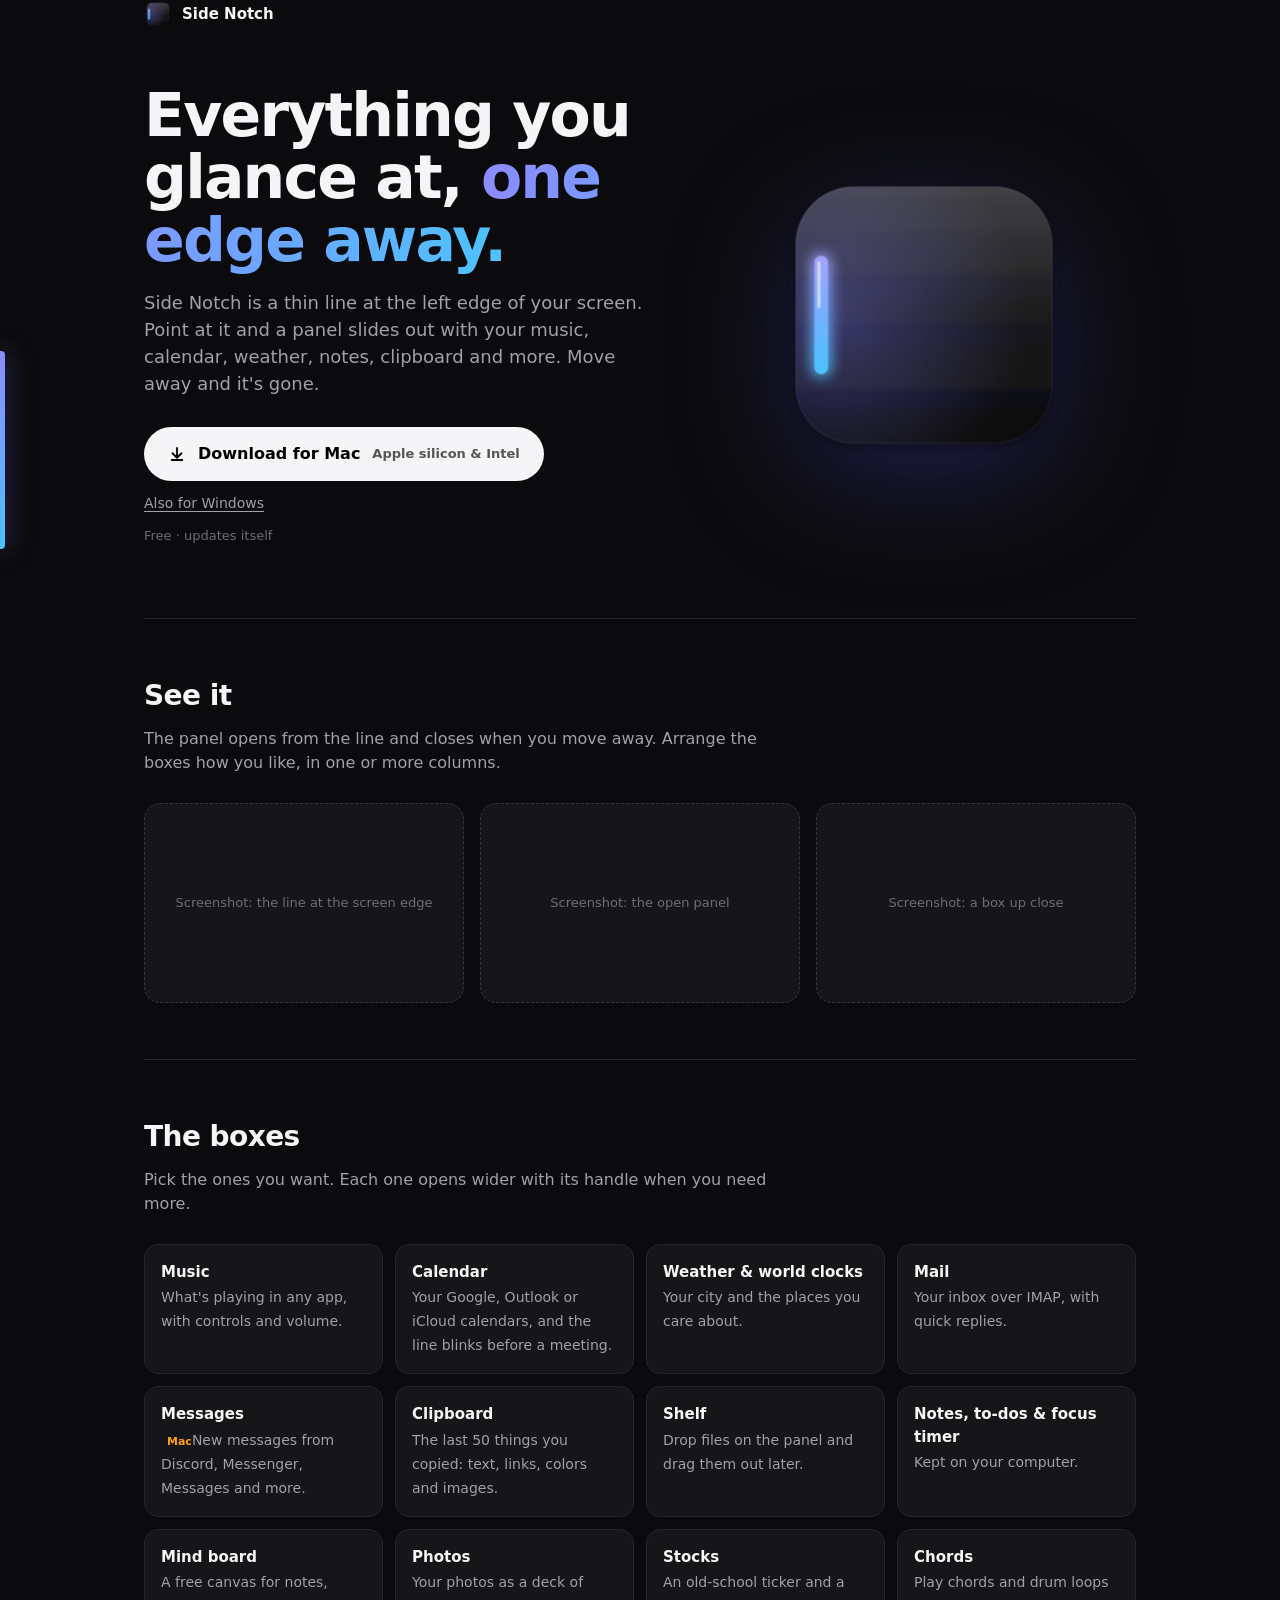
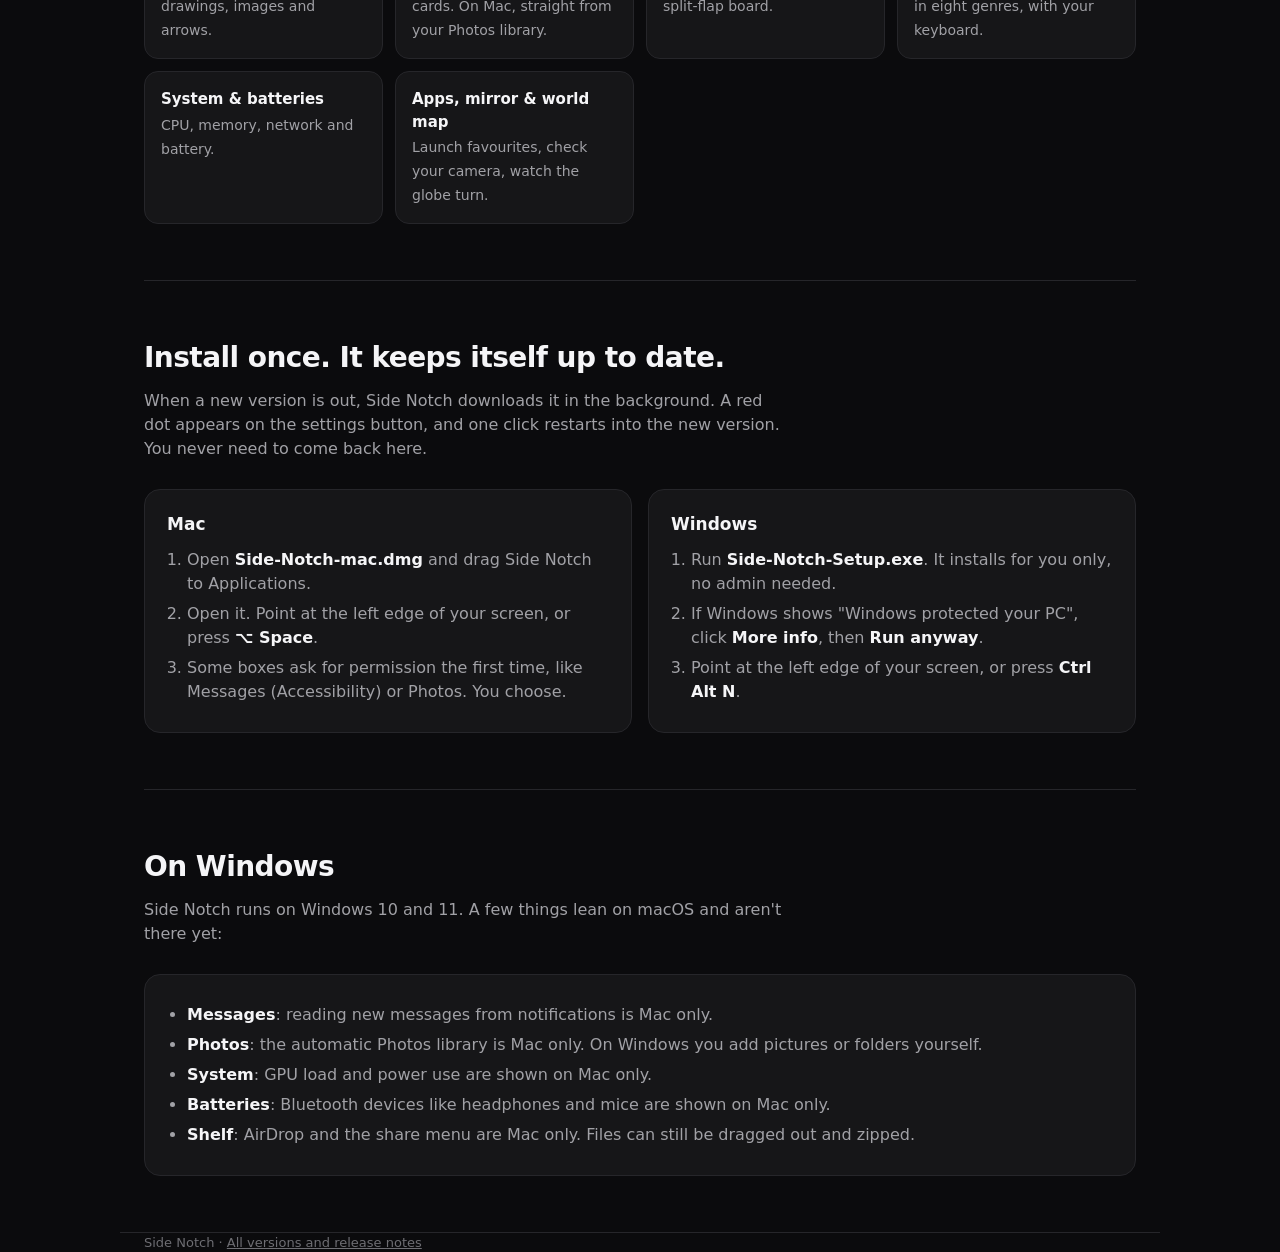
==== docs/index.html @ 15f46e76 "Download page" ====
<!doctype html>
<html lang="en">
<head>
<meta charset="utf-8">
<meta name="viewport" content="width=device-width, initial-scale=1">
<title>Side Notch – a panel at the edge of your screen</title>
<meta name="description" content="Side Notch is a thin line at the left edge of your screen. Point at it and a panel of small boxes slides out: music, calendar, weather, notes, clipboard and more. For Mac and Windows.">
<link rel="icon" href="favicon.png">
<style>
:root{--bg:#0B0B0D;--card:#161618;--line:#26262A;--text:#F5F5F7;--dim:#A1A1A6;--faint:#6E6E73;--accent:#8C8AFF;--accent2:#4CC2FF;color-scheme:dark}
*{box-sizing:border-box}
html{scroll-behavior:smooth}
body{margin:0;background:var(--bg);color:var(--text);font-family:-apple-system,BlinkMacSystemFont,'Segoe UI Variable Text','Segoe UI',Inter,system-ui,sans-serif;line-height:1.5;-webkit-font-smoothing:antialiased}
a{color:inherit}
.wrap{max-width:1040px;margin:0 auto;padding:0 24px}
.edge{position:fixed;left:0;top:50%;width:5px;height:22vh;transform:translateY(-50%);border-radius:0 4px 4px 0;background:linear-gradient(var(--accent),var(--accent2));box-shadow:0 0 24px rgba(124,122,255,.7);z-index:5}
header{padding:28px 0}
.brand{display:flex;align-items:center;gap:10px;font-weight:700;font-size:15px;text-decoration:none}
.brand img{width:28px;height:28px}
.hero{display:grid;grid-template-columns:1.1fr .9fr;gap:48px;align-items:center;padding:56px 0 72px}
h1{font-size:clamp(36px,5.4vw,60px);line-height:1.04;letter-spacing:-.03em;margin:0 0 18px;font-weight:800}
h1 span{background:linear-gradient(90deg,var(--accent),var(--accent2));-webkit-background-clip:text;background-clip:text;color:transparent}
.lead{font-size:18px;color:var(--dim);margin:0 0 30px;max-width:520px}
.dl{display:flex;flex-direction:column;gap:12px;align-items:flex-start}
.btn{display:inline-flex;align-items:center;gap:12px;height:54px;padding:0 24px;border-radius:27px;background:var(--text);color:#000;font-weight:700;font-size:16px;text-decoration:none;transition:transform 160ms ease,background 160ms ease}
.btn:hover{transform:translateY(-1px);background:#FFFFFF}
.btn:focus-visible,.alt:focus-visible{outline:2px solid var(--accent2);outline-offset:3px}
.btn small{font-weight:600;color:#555;font-size:13px}
.alt{font-size:14px;color:var(--dim);text-decoration:underline;text-underline-offset:3px}
.alt:hover{color:var(--text)}
.ver{font-size:13px;color:var(--faint)}
.icon{justify-self:center;width:min(320px,70vw);filter:drop-shadow(0 30px 60px rgba(90,88,255,.25))}
section{padding:56px 0;border-top:1px solid var(--line)}
h2{font-size:28px;letter-spacing:-.02em;margin:0 0 10px}
.sub{color:var(--dim);margin:0 0 28px;max-width:640px}
.shots{display:grid;grid-template-columns:repeat(3,1fr);gap:16px}
.shot{aspect-ratio:16/10;border-radius:16px;border:1.5px dashed #34343A;background:var(--card);display:flex;align-items:center;justify-content:center;color:var(--faint);font-size:13px;text-align:center;padding:12px;overflow:hidden}
.shot img{width:100%;height:100%;object-fit:cover}
.mods{display:grid;grid-template-columns:repeat(auto-fill,minmax(220px,1fr));gap:12px}
.mod{background:var(--card);border:1px solid var(--line);border-radius:14px;padding:16px}
.mod b{display:block;font-size:15px;margin-bottom:2px}
.mod span{color:var(--dim);font-size:14px}
.mod i{font-style:normal;font-size:11px;font-weight:700;color:#FF9F0A;margin-left:6px}
.two{display:grid;grid-template-columns:1fr 1fr;gap:16px}
.box{background:var(--card);border:1px solid var(--line);border-radius:16px;padding:22px}
.box h3{margin:0 0 10px;font-size:17px}
.box ol,.box ul{margin:0;padding-left:20px;color:var(--dim)}
.box li{margin:6px 0}
.box b{color:var(--text)}
footer{padding:36px 0 56px;color:var(--faint);font-size:13px;border-top:1px solid var(--line)}
@media (max-width:820px){.hero{grid-template-columns:1fr;padding-top:24px;gap:24px}.icon{grid-row:1;width:180px}.shots,.two{grid-template-columns:1fr}.edge{display:none}.btn small{display:none}.btn{white-space:nowrap}}
@media (prefers-reduced-motion:reduce){html{scroll-behavior:auto}.btn{transition:none}}
</style>
</head>
<body>
<span class="edge" aria-hidden="true"></span>
<header class="wrap"><a class="brand" href="#"><img src="icon.png" alt="">Side Notch</a></header>
<main class="wrap">
  <div class="hero">
    <div>
      <h1>Everything you glance at, <span>one edge away.</span></h1>
      <p class="lead">Side Notch is a thin line at the left edge of your screen. Point at it and a panel slides out with your music, calendar, weather, notes, clipboard and more. Move away and it's gone.</p>
      <div class="dl">
        <a class="btn" id="primary" href="https://github.com/minkenen/side-notch-releases/releases/latest/download/Side-Notch-mac.dmg">
          <svg width="18" height="18" viewBox="0 0 24 24" fill="none" stroke="currentColor" stroke-width="2.4" stroke-linecap="round" stroke-linejoin="round" aria-hidden="true"><path d="M12 4v12M6 11l6 6 6-6M5 20h14"></path></svg>
          <span id="primaryText">Download for Mac</span> <small id="primaryNote">Apple silicon &amp; Intel</small>
        </a>
        <a class="alt" id="secondary" href="https://github.com/minkenen/side-notch-releases/releases/latest/download/Side-Notch-Setup.exe">Also for Windows</a>
        <span class="ver" id="ver">Free · updates itself</span>
      </div>
    </div>
    <img class="icon" src="icon.png" alt="The Side Notch icon: a dark tile with a glowing line at its left edge">
  </div>

  <section aria-labelledby="see">
    <h2 id="see">See it</h2>
    <p class="sub">The panel opens from the line and closes when you move away. Arrange the boxes how you like, in one or more columns.</p>
    <div class="shots">
      <!-- Screenshots: put the images next to this file and replace each placeholder with <img src="…" alt="…"> -->
      <div class="shot">Screenshot: the line at the screen edge</div>
      <div class="shot">Screenshot: the open panel</div>
      <div class="shot">Screenshot: a box up close</div>
    </div>
  </section>

  <section aria-labelledby="boxes">
    <h2 id="boxes">The boxes</h2>
    <p class="sub">Pick the ones you want. Each one opens wider with its handle when you need more.</p>
    <div class="mods">
      <div class="mod"><b>Music</b><span>What's playing in any app, with controls and volume.</span></div>
      <div class="mod"><b>Calendar</b><span>Your Google, Outlook or iCloud calendars, and the line blinks before a meeting.</span></div>
      <div class="mod"><b>Weather &amp; world clocks</b><span>Your city and the places you care about.</span></div>
      <div class="mod"><b>Mail</b><span>Your inbox over IMAP, with quick replies.</span></div>
      <div class="mod"><b>Messages</b><i>Mac</i><span>New messages from Discord, Messenger, Messages and more.</span></div>
      <div class="mod"><b>Clipboard</b><span>The last 50 things you copied: text, links, colors and images.</span></div>
      <div class="mod"><b>Shelf</b><span>Drop files on the panel and drag them out later.</span></div>
      <div class="mod"><b>Notes, to-dos &amp; focus timer</b><span>Kept on your computer.</span></div>
      <div class="mod"><b>Mind board</b><span>A free canvas for notes, drawings, images and arrows.</span></div>
      <div class="mod"><b>Photos</b><span>Your photos as a deck of cards. On Mac, straight from your Photos library.</span></div>
      <div class="mod"><b>Stocks</b><span>An old-school ticker and a split-flap board.</span></div>
      <div class="mod"><b>Chords</b><span>Play chords and drum loops in eight genres, with your keyboard.</span></div>
      <div class="mod"><b>System &amp; batteries</b><span>CPU, memory, network and battery.</span></div>
      <div class="mod"><b>Apps, mirror &amp; world map</b><span>Launch favourites, check your camera, watch the globe turn.</span></div>
    </div>
  </section>

  <section aria-labelledby="get">
    <h2 id="get">Install once. It keeps itself up to date.</h2>
    <p class="sub">When a new version is out, Side Notch downloads it in the background. A red dot appears on the settings button, and one click restarts into the new version. You never need to come back here.</p>
    <div class="two">
      <div class="box">
        <h3>Mac</h3>
        <ol>
          <li>Open <b>Side-Notch-mac.dmg</b> and drag Side Notch to Applications.</li>
          <li>Open it. Point at the left edge of your screen, or press <b>⌥ Space</b>.</li>
          <li>Some boxes ask for permission the first time, like Messages (Accessibility) or Photos. You choose.</li>
        </ol>
      </div>
      <div class="box">
        <h3>Windows</h3>
        <ol>
          <li>Run <b>Side-Notch-Setup.exe</b>. It installs for you only, no admin needed.</li>
          <li>If Windows shows "Windows protected your PC", click <b>More info</b>, then <b>Run anyway</b>.</li>
          <li>Point at the left edge of your screen, or press <b>Ctrl Alt N</b>.</li>
        </ol>
      </div>
    </div>
  </section>

  <section aria-labelledby="win">
    <h2 id="win">On Windows</h2>
    <p class="sub">Side Notch runs on Windows 10 and 11. A few things lean on macOS and aren't there yet:</p>
    <div class="box">
      <ul>
        <li><b>Messages</b>: reading new messages from notifications is Mac only.</li>
        <li><b>Photos</b>: the automatic Photos library is Mac only. On Windows you add pictures or folders yourself.</li>
        <li><b>System</b>: GPU load and power use are shown on Mac only.</li>
        <li><b>Batteries</b>: Bluetooth devices like headphones and mice are shown on Mac only.</li>
        <li><b>Shelf</b>: AirDrop and the share menu are Mac only. Files can still be dragged out and zipped.</li>
      </ul>
    </div>
  </section>
</main>
<footer class="wrap">Side Notch · <a href="https://github.com/minkenen/side-notch-releases/releases">All versions and release notes</a></footer>
<script>
// the right download first, and the version number from the latest release
(function () {
  var base = 'https://github.com/minkenen/side-notch-releases/releases/latest/download/';
  var ua = navigator.userAgent, plat = (navigator.userAgentData && navigator.userAgentData.platform) || navigator.platform || '';
  var win = /Win/i.test(plat) || /Windows/i.test(ua);
  if (win) {
    document.getElementById('primary').href = base + 'Side-Notch-Setup.exe';
    document.getElementById('primaryText').textContent = 'Download for Windows';
    document.getElementById('primaryNote').textContent = 'Windows 10 & 11';
    var s = document.getElementById('secondary'); s.href = base + 'Side-Notch-mac.dmg'; s.textContent = 'Also for Mac';
  }
  fetch('https://api.github.com/repos/minkenen/side-notch-releases/releases/latest').then(function (r) { return r.ok ? r.json() : null; }).then(function (j) {
    if (j && j.tag_name) document.getElementById('ver').textContent = 'Version ' + j.tag_name.replace(/^v/, '') + ' · Free · updates itself';
  }).catch(function () {});
})();
</script>
</body>
</html>
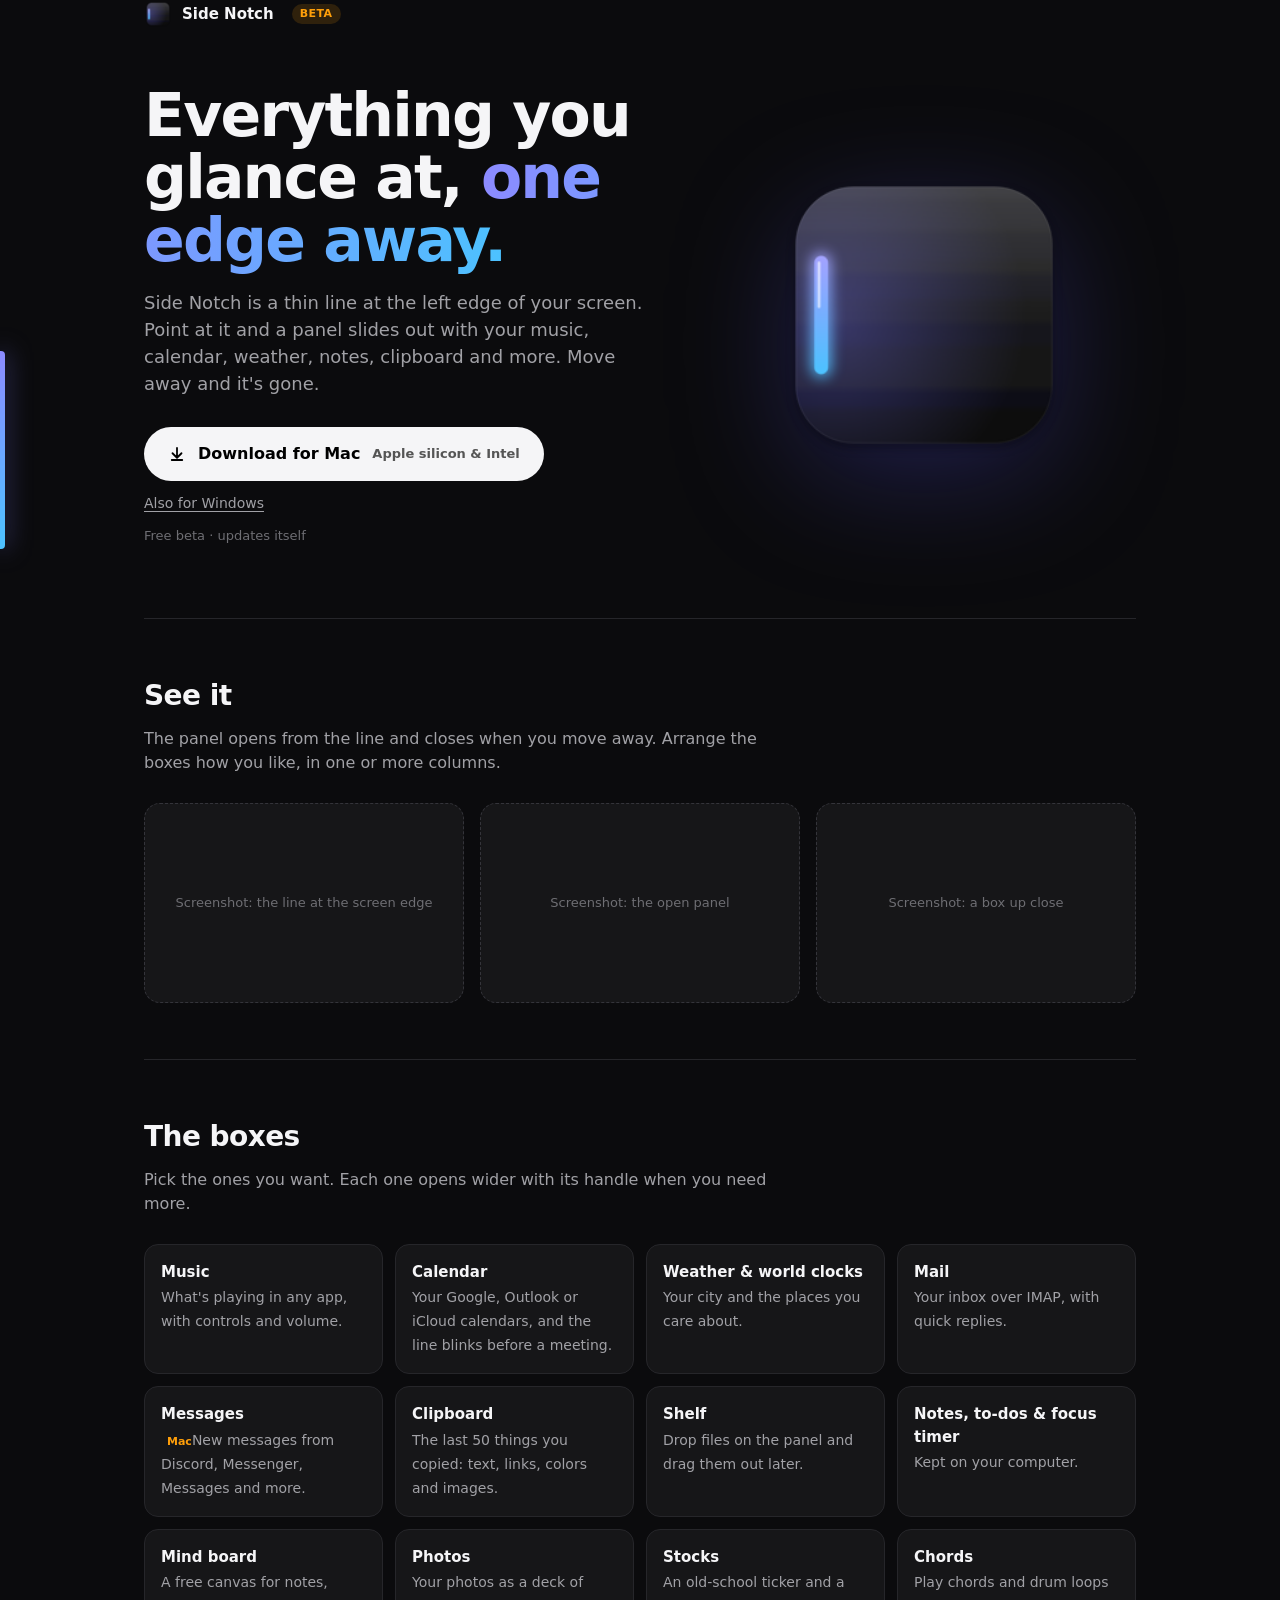
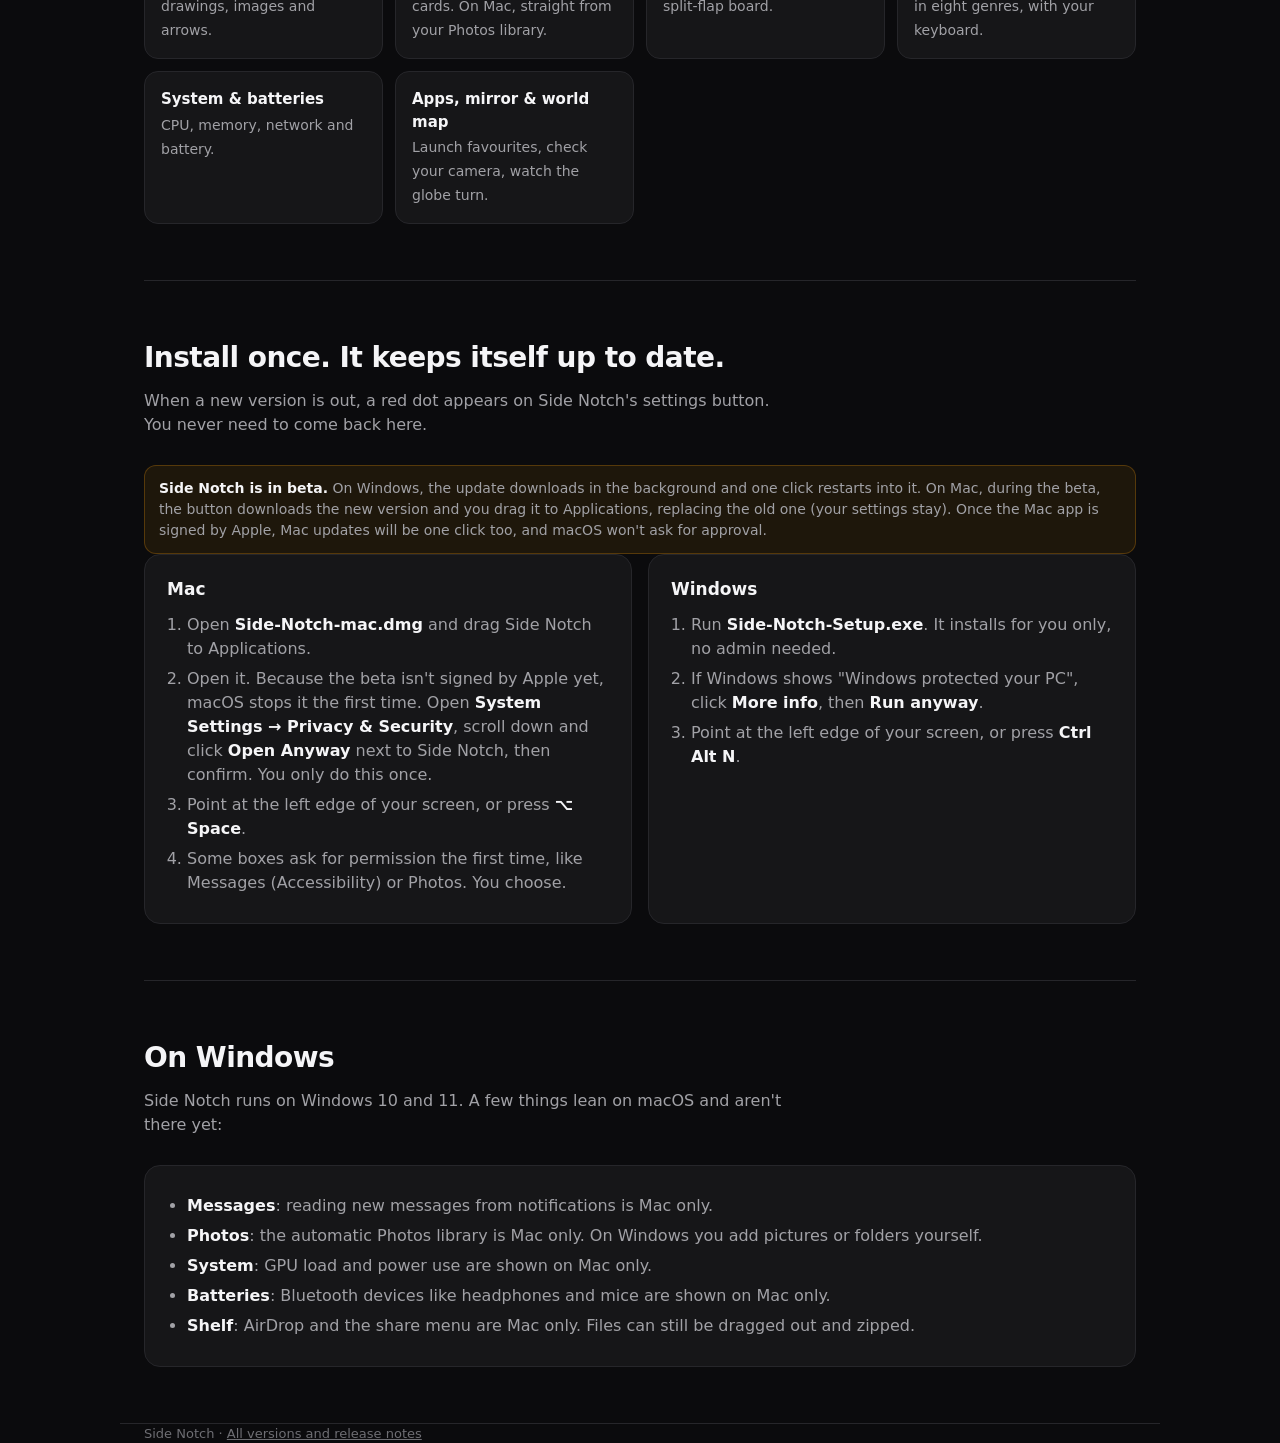
==== commit 00c5495c: "Update the download page" ====
--- a/docs/index.html
+++ b/docs/index.html
@@ -29,6 +29,9 @@
 .alt{font-size:14px;color:var(--dim);text-decoration:underline;text-underline-offset:3px}
 .alt:hover{color:var(--text)}
 .ver{font-size:13px;color:var(--faint)}
+.beta{display:inline-block;margin-left:8px;padding:2px 8px;border-radius:10px;background:rgba(255,159,10,.15);color:#FF9F0A;font-size:11px;font-weight:700;letter-spacing:.04em;vertical-align:middle}
+.note{margin-top:14px;padding:12px 14px;border-radius:12px;background:rgba(255,159,10,.08);border:1px solid rgba(255,159,10,.25);color:var(--dim);font-size:14px}
+.note b{color:var(--text)}
 .icon{justify-self:center;width:min(320px,70vw);filter:drop-shadow(0 30px 60px rgba(90,88,255,.25))}
 section{padding:56px 0;border-top:1px solid var(--line)}
 h2{font-size:28px;letter-spacing:-.02em;margin:0 0 10px}
@@ -54,7 +57,7 @@
 </head>
 <body>
 <span class="edge" aria-hidden="true"></span>
-<header class="wrap"><a class="brand" href="#"><img src="icon.png" alt="">Side Notch</a></header>
+<header class="wrap"><a class="brand" href="#"><img src="icon.png" alt="">Side Notch<span class="beta">BETA</span></a></header>
 <main class="wrap">
   <div class="hero">
     <div>
@@ -66,7 +69,7 @@
           <span id="primaryText">Download for Mac</span> <small id="primaryNote">Apple silicon &amp; Intel</small>
         </a>
         <a class="alt" id="secondary" href="https://github.com/minkenen/side-notch-releases/releases/latest/download/Side-Notch-Setup.exe">Also for Windows</a>
-        <span class="ver" id="ver">Free · updates itself</span>
+        <span class="ver" id="ver">Free beta · updates itself</span>
       </div>
     </div>
     <img class="icon" src="icon.png" alt="The Side Notch icon: a dark tile with a glowing line at its left edge">
@@ -106,13 +109,15 @@
 
   <section aria-labelledby="get">
     <h2 id="get">Install once. It keeps itself up to date.</h2>
-    <p class="sub">When a new version is out, Side Notch downloads it in the background. A red dot appears on the settings button, and one click restarts into the new version. You never need to come back here.</p>
+    <p class="sub">When a new version is out, a red dot appears on Side Notch's settings button. You never need to come back here.</p>
+    <div class="note"><b>Side Notch is in beta.</b> On Windows, the update downloads in the background and one click restarts into it. On Mac, during the beta, the button downloads the new version and you drag it to Applications, replacing the old one (your settings stay). Once the Mac app is signed by Apple, Mac updates will be one click too, and macOS won't ask for approval.</div>
     <div class="two">
       <div class="box">
         <h3>Mac</h3>
         <ol>
           <li>Open <b>Side-Notch-mac.dmg</b> and drag Side Notch to Applications.</li>
-          <li>Open it. Point at the left edge of your screen, or press <b>⌥ Space</b>.</li>
+          <li>Open it. Because the beta isn't signed by Apple yet, macOS stops it the first time. Open <b>System Settings → Privacy &amp; Security</b>, scroll down and click <b>Open Anyway</b> next to Side Notch, then confirm. You only do this once.</li>
+          <li>Point at the left edge of your screen, or press <b>⌥ Space</b>.</li>
           <li>Some boxes ask for permission the first time, like Messages (Accessibility) or Photos. You choose.</li>
         </ol>
       </div>
@@ -155,7 +160,7 @@
     var s = document.getElementById('secondary'); s.href = base + 'Side-Notch-mac.dmg'; s.textContent = 'Also for Mac';
   }
   fetch('https://api.github.com/repos/minkenen/side-notch-releases/releases/latest').then(function (r) { return r.ok ? r.json() : null; }).then(function (j) {
-    if (j && j.tag_name) document.getElementById('ver').textContent = 'Version ' + j.tag_name.replace(/^v/, '') + ' · Free · updates itself';
+    if (j && j.tag_name) document.getElementById('ver').textContent = 'Beta ' + j.tag_name.replace(/^v/, '') + ' · Free · updates itself';
   }).catch(function () {});
 })();
 </script>
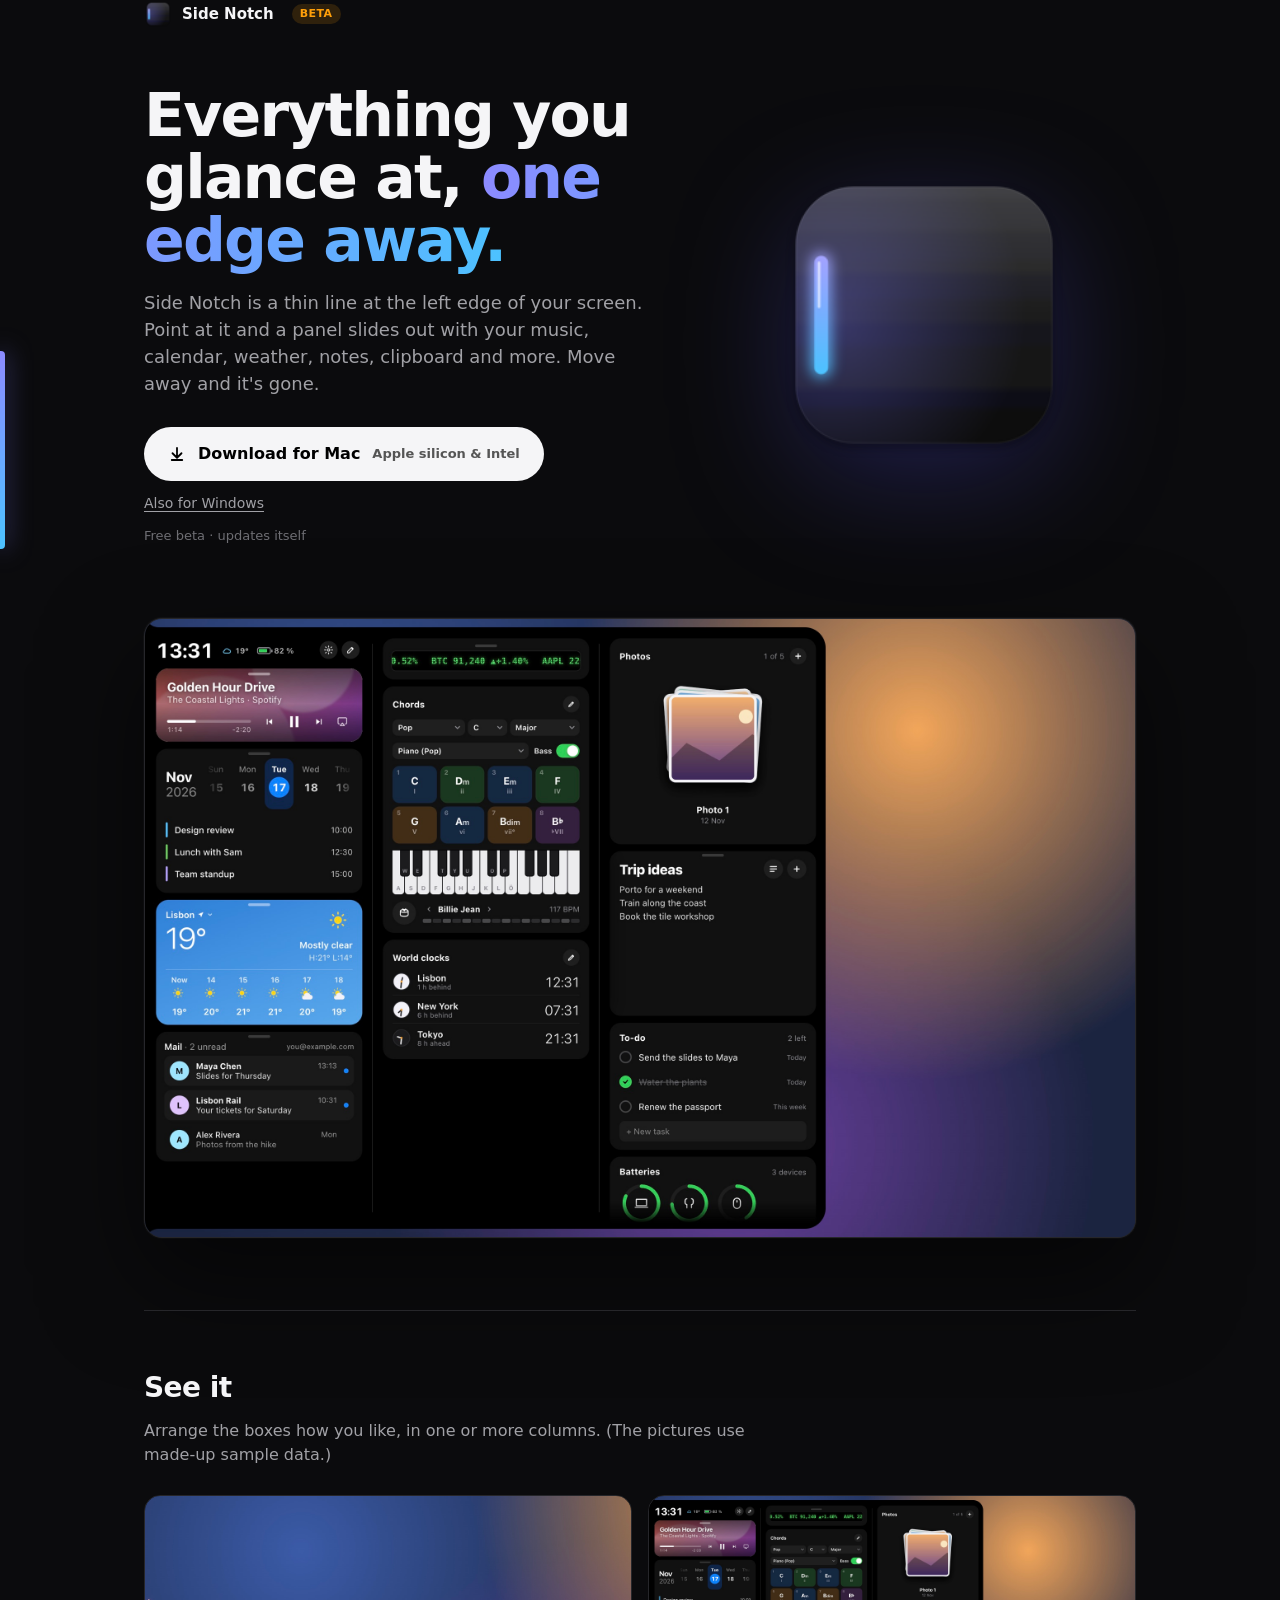
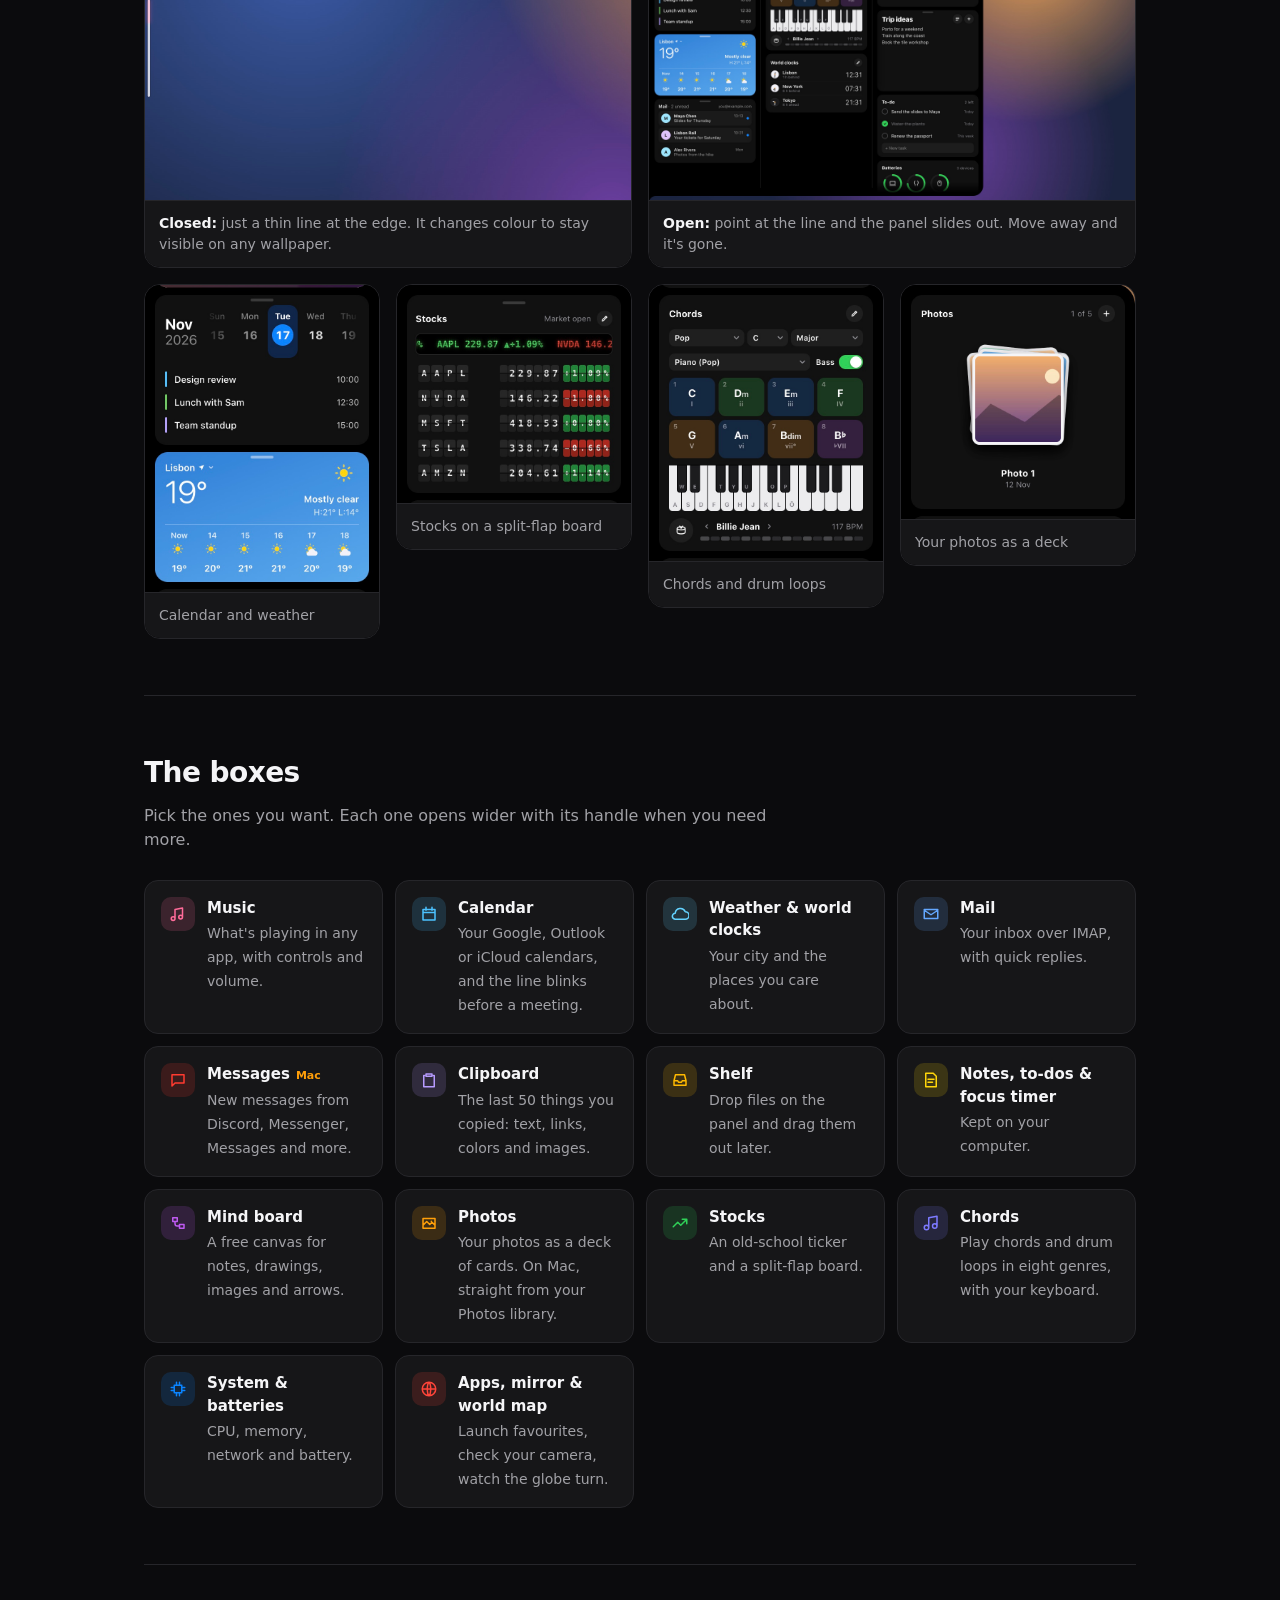
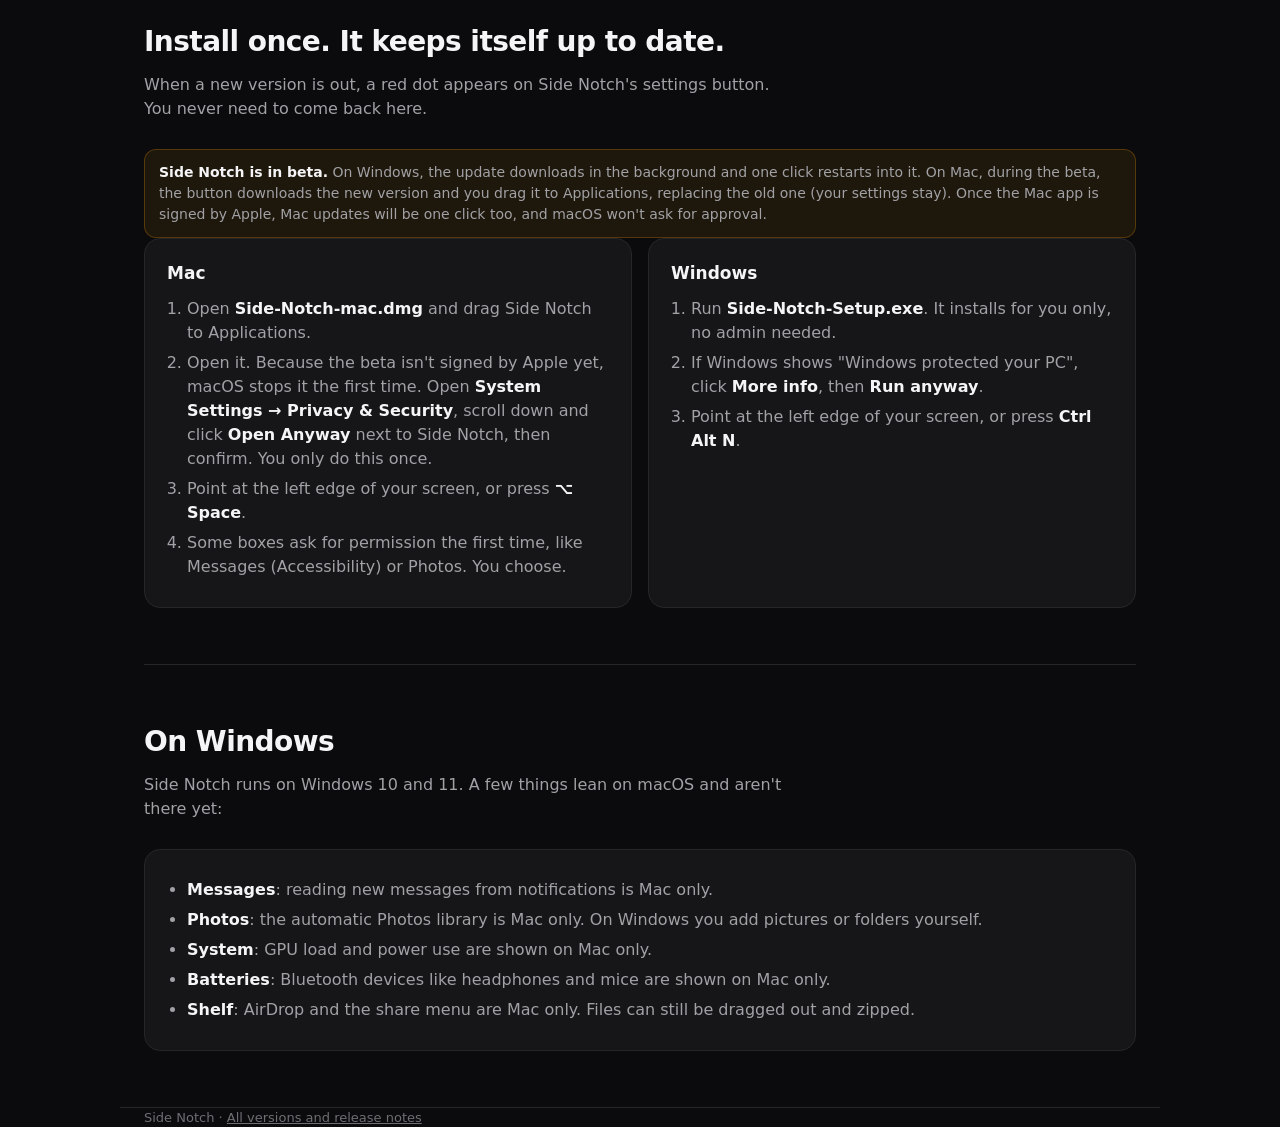
==== commit c80280eb: "Update the download page" ====
--- a/docs/index.html
+++ b/docs/index.html
@@ -36,12 +36,22 @@
 section{padding:56px 0;border-top:1px solid var(--line)}
 h2{font-size:28px;letter-spacing:-.02em;margin:0 0 10px}
 .sub{color:var(--dim);margin:0 0 28px;max-width:640px}
-.shots{display:grid;grid-template-columns:repeat(3,1fr);gap:16px}
-.shot{aspect-ratio:16/10;border-radius:16px;border:1.5px dashed #34343A;background:var(--card);display:flex;align-items:center;justify-content:center;color:var(--faint);font-size:13px;text-align:center;padding:12px;overflow:hidden}
-.shot img{width:100%;height:100%;object-fit:cover}
+figure{margin:0}
+.hero-shot{margin:0 0 72px;border-radius:18px;overflow:hidden;border:1px solid var(--line);box-shadow:0 40px 100px rgba(0,0,0,.55),0 0 0 1px rgba(255,255,255,.03);background:#1B2440}
+.hero-shot img{display:block;width:100%;height:auto}
+.duo{display:grid;grid-template-columns:1fr 1fr;gap:16px;margin-bottom:16px}
+.duo figure,.closeups figure{border-radius:16px;overflow:hidden;border:1px solid var(--line);background:#000}
+.duo img,.closeups img{display:block;width:100%;height:auto}
+figcaption{padding:12px 14px;font-size:14px;color:var(--dim);background:var(--card);border-top:1px solid var(--line)}
+figcaption b{color:var(--text)}
+.closeups{display:grid;grid-template-columns:repeat(4,1fr);gap:16px;align-items:start}
+.mod{display:flex;gap:12px;align-items:flex-start}
+.mi{width:34px;height:34px;border-radius:10px;flex-shrink:0;display:flex;align-items:center;justify-content:center}
+.mi svg{width:18px;height:18px}
 .mods{display:grid;grid-template-columns:repeat(auto-fill,minmax(220px,1fr));gap:12px}
 .mod{background:var(--card);border:1px solid var(--line);border-radius:14px;padding:16px}
 .mod b{display:block;font-size:15px;margin-bottom:2px}
+.mod div{min-width:0}
 .mod span{color:var(--dim);font-size:14px}
 .mod i{font-style:normal;font-size:11px;font-weight:700;color:#FF9F0A;margin-left:6px}
 .two{display:grid;grid-template-columns:1fr 1fr;gap:16px}
@@ -51,7 +61,7 @@
 .box li{margin:6px 0}
 .box b{color:var(--text)}
 footer{padding:36px 0 56px;color:var(--faint);font-size:13px;border-top:1px solid var(--line)}
-@media (max-width:820px){.hero{grid-template-columns:1fr;padding-top:24px;gap:24px}.icon{grid-row:1;width:180px}.shots,.two{grid-template-columns:1fr}.edge{display:none}.btn small{display:none}.btn{white-space:nowrap}}
+@media (max-width:820px){.duo{grid-template-columns:1fr}.closeups{grid-template-columns:1fr 1fr}.hero-shot{margin-bottom:48px}.hero{grid-template-columns:1fr;padding-top:24px;gap:24px}.icon{grid-row:1;width:180px}.shots,.two{grid-template-columns:1fr}.edge{display:none}.btn small{display:none}.btn{white-space:nowrap}}
 @media (prefers-reduced-motion:reduce){html{scroll-behavior:auto}.btn{transition:none}}
 </style>
 </head>
@@ -74,15 +84,20 @@
     </div>
     <img class="icon" src="icon.png" alt="The Side Notch icon: a dark tile with a glowing line at its left edge">
   </div>
+  <figure class="hero-shot"><img src="img/panel.jpg" width="2400" height="1500" alt="The Side Notch panel open at the left edge of the screen, with music, calendar, weather, mail, stocks, chords, world clocks, photos, a note, to-dos and batteries"></figure>
 
   <section aria-labelledby="see">
     <h2 id="see">See it</h2>
-    <p class="sub">The panel opens from the line and closes when you move away. Arrange the boxes how you like, in one or more columns.</p>
-    <div class="shots">
-      <!-- Screenshots: put the images next to this file and replace each placeholder with <img src="…" alt="…"> -->
-      <div class="shot">Screenshot: the line at the screen edge</div>
-      <div class="shot">Screenshot: the open panel</div>
-      <div class="shot">Screenshot: a box up close</div>
+    <p class="sub">Arrange the boxes how you like, in one or more columns. (The pictures use made-up sample data.)</p>
+    <div class="duo">
+      <figure><img src="img/line.jpg" width="1600" height="1000" loading="lazy" alt="Only a thin line at the left edge of the screen, the rest of the desktop free"><figcaption><b>Closed:</b> just a thin line at the edge. It changes colour to stay visible on any wallpaper.</figcaption></figure>
+      <figure><img src="img/panel.jpg" width="2400" height="1500" loading="lazy" alt="The panel open with three columns of boxes"><figcaption><b>Open:</b> point at the line and the panel slides out. Move away and it's gone.</figcaption></figure>
+    </div>
+    <div class="closeups">
+      <figure><img src="img/weather.jpg" width="656" height="860" loading="lazy" alt="The calendar with today's events above the weather for Lisbon"><figcaption>Calendar and weather</figcaption></figure>
+      <figure><img src="img/stocks.jpg" width="656" height="612" loading="lazy" alt="Stocks on a split-flap board with green and red changes"><figcaption>Stocks on a split-flap board</figcaption></figure>
+      <figure><img src="img/chords.jpg" width="656" height="774" loading="lazy" alt="The Chords box with eight chord buttons, a small piano and a drum loop"><figcaption>Chords and drum loops</figcaption></figure>
+      <figure><img src="img/photos.jpg" width="656" height="656" loading="lazy" alt="A stack of photos in the Photos box"><figcaption>Your photos as a deck</figcaption></figure>
     </div>
   </section>
 
@@ -90,20 +105,20 @@
     <h2 id="boxes">The boxes</h2>
     <p class="sub">Pick the ones you want. Each one opens wider with its handle when you need more.</p>
     <div class="mods">
-      <div class="mod"><b>Music</b><span>What's playing in any app, with controls and volume.</span></div>
-      <div class="mod"><b>Calendar</b><span>Your Google, Outlook or iCloud calendars, and the line blinks before a meeting.</span></div>
-      <div class="mod"><b>Weather &amp; world clocks</b><span>Your city and the places you care about.</span></div>
-      <div class="mod"><b>Mail</b><span>Your inbox over IMAP, with quick replies.</span></div>
-      <div class="mod"><b>Messages</b><i>Mac</i><span>New messages from Discord, Messenger, Messages and more.</span></div>
-      <div class="mod"><b>Clipboard</b><span>The last 50 things you copied: text, links, colors and images.</span></div>
-      <div class="mod"><b>Shelf</b><span>Drop files on the panel and drag them out later.</span></div>
-      <div class="mod"><b>Notes, to-dos &amp; focus timer</b><span>Kept on your computer.</span></div>
-      <div class="mod"><b>Mind board</b><span>A free canvas for notes, drawings, images and arrows.</span></div>
-      <div class="mod"><b>Photos</b><span>Your photos as a deck of cards. On Mac, straight from your Photos library.</span></div>
-      <div class="mod"><b>Stocks</b><span>An old-school ticker and a split-flap board.</span></div>
-      <div class="mod"><b>Chords</b><span>Play chords and drum loops in eight genres, with your keyboard.</span></div>
-      <div class="mod"><b>System &amp; batteries</b><span>CPU, memory, network and battery.</span></div>
-      <div class="mod"><b>Apps, mirror &amp; world map</b><span>Launch favourites, check your camera, watch the globe turn.</span></div>
+      <div class="mod"><span class="mi" style="background:rgba(255,107,154,.16);color:#FF6B9A"><svg viewBox="0 0 24 24" fill="none" stroke="currentColor" stroke-width="2" stroke-linecap="round" stroke-linejoin="round" aria-hidden="true"><path d="M8 18V6l10-2v12M8 18a2.5 2.5 0 1 1-5 0a2.5 2.5 0 1 1 5 0M18 16a2.5 2.5 0 1 1-5 0a2.5 2.5 0 1 1 5 0"></path></svg></span><div><b>Music</b><span>What's playing in any app, with controls and volume.</span></div></div>
+      <div class="mod"><span class="mi" style="background:rgba(76,194,255,.16);color:#4CC2FF"><svg viewBox="0 0 24 24" fill="none" stroke="currentColor" stroke-width="2" stroke-linecap="round" stroke-linejoin="round" aria-hidden="true"><path d="M4 6h16v14H4zM4 10h16M8 3v4M16 3v4"></path></svg></span><div><b>Calendar</b><span>Your Google, Outlook or iCloud calendars, and the line blinks before a meeting.</span></div></div>
+      <div class="mod"><span class="mi" style="background:rgba(100,210,255,.16);color:#64D2FF"><svg viewBox="4 8 24 22" fill="none" stroke="currentColor" stroke-width="2" stroke-linecap="round" stroke-linejoin="round" aria-hidden="true"><path d="M10 26h13a5 5 0 0 0 0-10a7 7 0 0 0-13.4 2A4 4 0 0 0 10 26z"></path></svg></span><div><b>Weather &amp; world clocks</b><span>Your city and the places you care about.</span></div></div>
+      <div class="mod"><span class="mi" style="background:rgba(100,168,255,.16);color:#64A8FF"><svg viewBox="0 0 24 24" fill="none" stroke="currentColor" stroke-width="2" stroke-linecap="round" stroke-linejoin="round" aria-hidden="true"><path d="M3 6h18v12H3zM3 7l9 6 9-6"></path></svg></span><div><b>Mail</b><span>Your inbox over IMAP, with quick replies.</span></div></div>
+      <div class="mod"><span class="mi" style="background:rgba(255,59,48,.16);color:#FF3B30"><svg viewBox="0 0 24 24" fill="none" stroke="currentColor" stroke-width="2" stroke-linecap="round" stroke-linejoin="round" aria-hidden="true"><path d="M4 5h16v11H8l-4 4z"></path></svg></span><div><b>Messages<i>Mac</i></b><span>New messages from Discord, Messenger, Messages and more.</span></div></div>
+      <div class="mod"><span class="mi" style="background:rgba(183,156,255,.16);color:#B79CFF"><svg viewBox="0 0 24 24" fill="none" stroke="currentColor" stroke-width="2" stroke-linecap="round" stroke-linejoin="round" aria-hidden="true"><path d="M8 4h8v3H8zM6 6H5v15h14V6h-1"></path></svg></span><div><b>Clipboard</b><span>The last 50 things you copied: text, links, colors and images.</span></div></div>
+      <div class="mod"><span class="mi" style="background:rgba(255,185,0,.16);color:#FFB900"><svg viewBox="0 0 24 24" fill="none" stroke="currentColor" stroke-width="2" stroke-linecap="round" stroke-linejoin="round" aria-hidden="true"><path d="M4 13l2-8h12l2 8v6H4zM4 13h5l1 2h4l1-2h5"></path></svg></span><div><b>Shelf</b><span>Drop files on the panel and drag them out later.</span></div></div>
+      <div class="mod"><span class="mi" style="background:rgba(255,214,10,.16);color:#FFD60A"><svg viewBox="0 0 24 24" fill="none" stroke="currentColor" stroke-width="2" stroke-linecap="round" stroke-linejoin="round" aria-hidden="true"><path d="M5 3h10l4 4v14H5zM8 11h8M8 15h6"></path></svg></span><div><b>Notes, to-dos &amp; focus timer</b><span>Kept on your computer.</span></div></div>
+      <div class="mod"><span class="mi" style="background:rgba(191,90,242,.16);color:#BF5AF2"><svg viewBox="0 0 24 24" fill="none" stroke="currentColor" stroke-width="2" stroke-linecap="round" stroke-linejoin="round" aria-hidden="true"><path d="M5 5h6v5H5zM14 14h6v5h-6zM8 10v3c0 2 1 3 3 3h3"></path></svg></span><div><b>Mind board</b><span>A free canvas for notes, drawings, images and arrows.</span></div></div>
+      <div class="mod"><span class="mi" style="background:rgba(255,159,10,.16);color:#FF9F0A"><svg viewBox="0 0 24 24" fill="none" stroke="currentColor" stroke-width="2" stroke-linecap="round" stroke-linejoin="round" aria-hidden="true"><path d="M4 6h16v13H4zM4 15l5-5 4 4 3-3 4 4M15 9.5v.01"></path></svg></span><div><b>Photos</b><span>Your photos as a deck of cards. On Mac, straight from your Photos library.</span></div></div>
+      <div class="mod"><span class="mi" style="background:rgba(48,209,88,.16);color:#30D158"><svg viewBox="0 0 24 24" fill="none" stroke="currentColor" stroke-width="2" stroke-linecap="round" stroke-linejoin="round" aria-hidden="true"><path d="M3 17l6-6 4 4 8-8M15 7h6v6"></path></svg></span><div><b>Stocks</b><span>An old-school ticker and a split-flap board.</span></div></div>
+      <div class="mod"><span class="mi" style="background:rgba(125,122,255,.16);color:#7D7AFF"><svg viewBox="0 0 24 24" fill="none" stroke="currentColor" stroke-width="2" stroke-linecap="round" stroke-linejoin="round" aria-hidden="true"><path d="M9 18V5l11-2v13M9 18a3 3 0 1 1-6 0a3 3 0 1 1 6 0M20 16a3 3 0 1 1-6 0a3 3 0 1 1 6 0"></path></svg></span><div><b>Chords</b><span>Play chords and drum loops in eight genres, with your keyboard.</span></div></div>
+      <div class="mod"><span class="mi" style="background:rgba(10,132,255,.16);color:#0A84FF"><svg viewBox="0 0 24 24" fill="none" stroke="currentColor" stroke-width="2" stroke-linecap="round" stroke-linejoin="round" aria-hidden="true"><path d="M7 7h10v10H7zM10 3v4M14 3v4M10 17v4M14 17v4M3 10h4M3 14h4M17 10h4M17 14h4"></path></svg></span><div><b>System &amp; batteries</b><span>CPU, memory, network and battery.</span></div></div>
+      <div class="mod"><span class="mi" style="background:rgba(255,69,58,.16);color:#FF453A"><svg viewBox="0 0 24 24" fill="none" stroke="currentColor" stroke-width="2" stroke-linecap="round" stroke-linejoin="round" aria-hidden="true"><path d="M12 21a9 9 0 1 0 0-18a9 9 0 1 0 0 18M3 12h18M12 3c3 3 3 15 0 18M12 3c-3 3-3 15 0 18"></path></svg></span><div><b>Apps, mirror &amp; world map</b><span>Launch favourites, check your camera, watch the globe turn.</span></div></div>
     </div>
   </section>
 
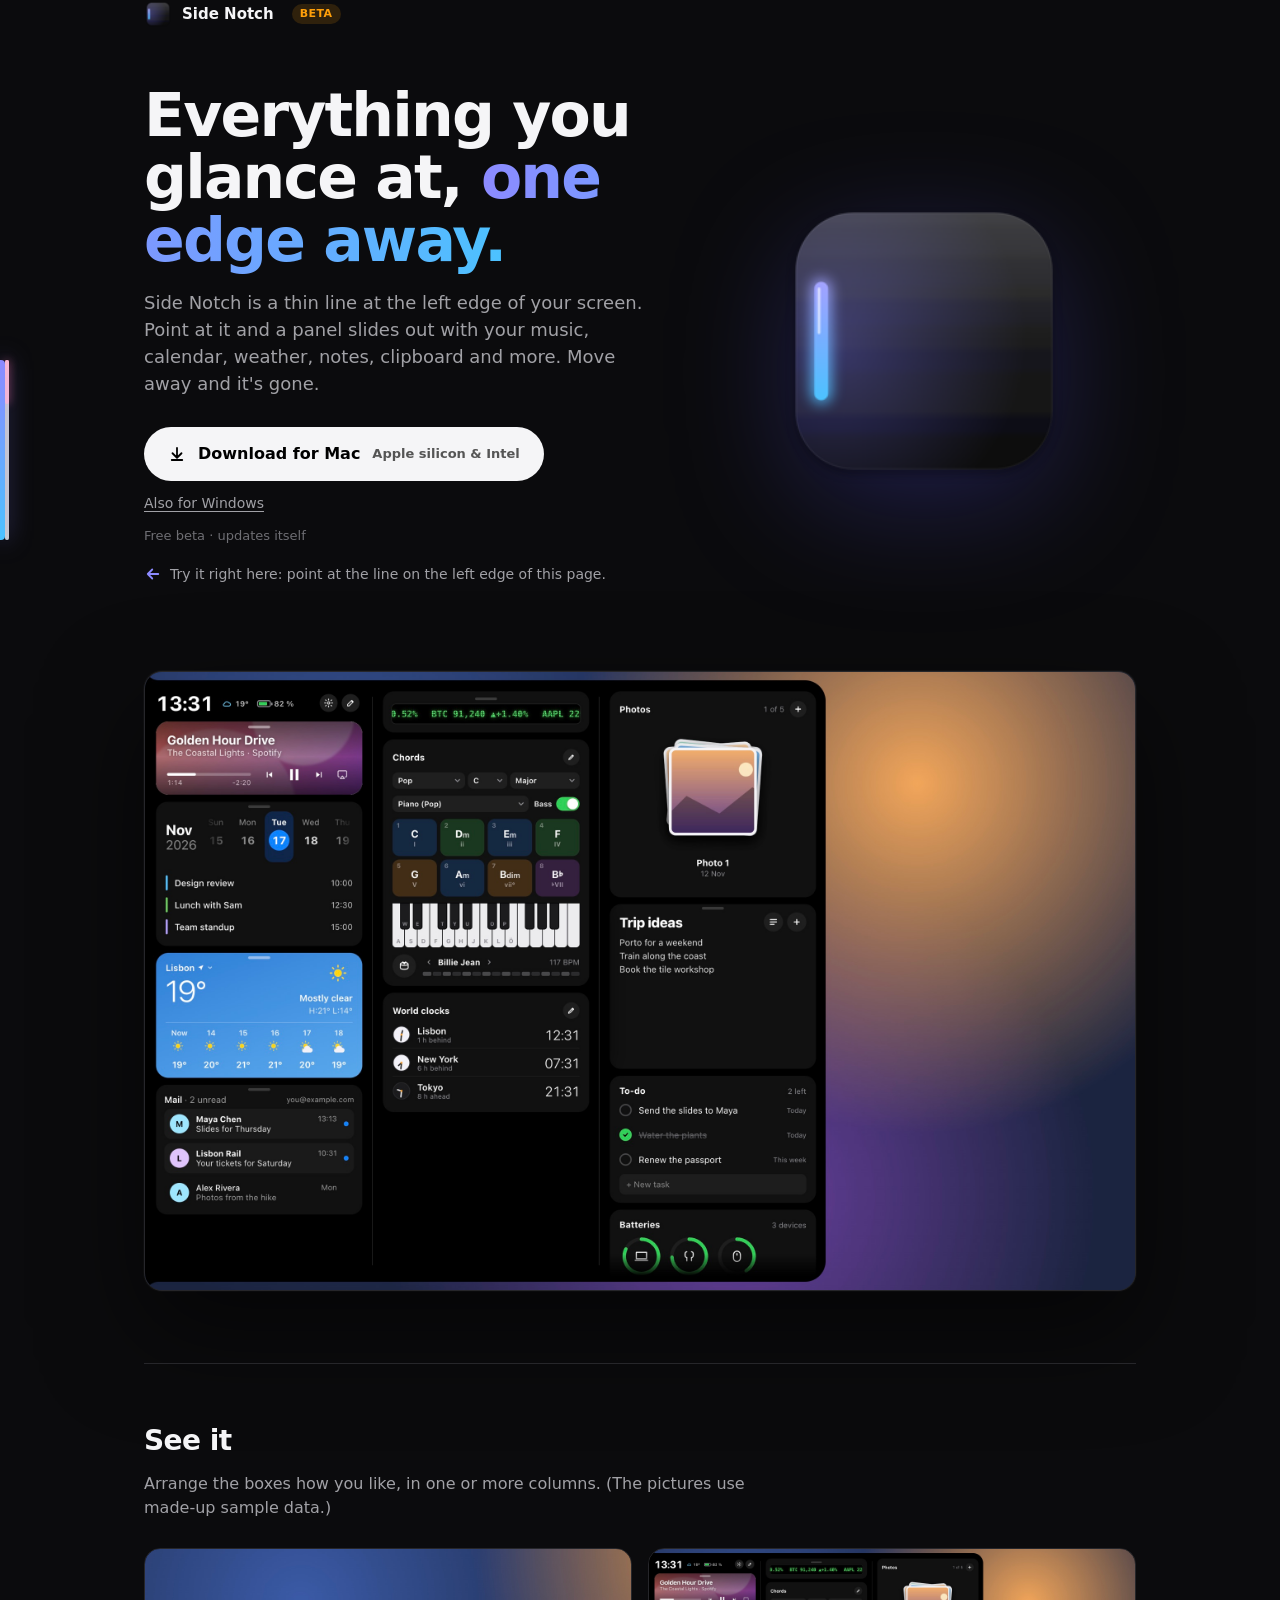
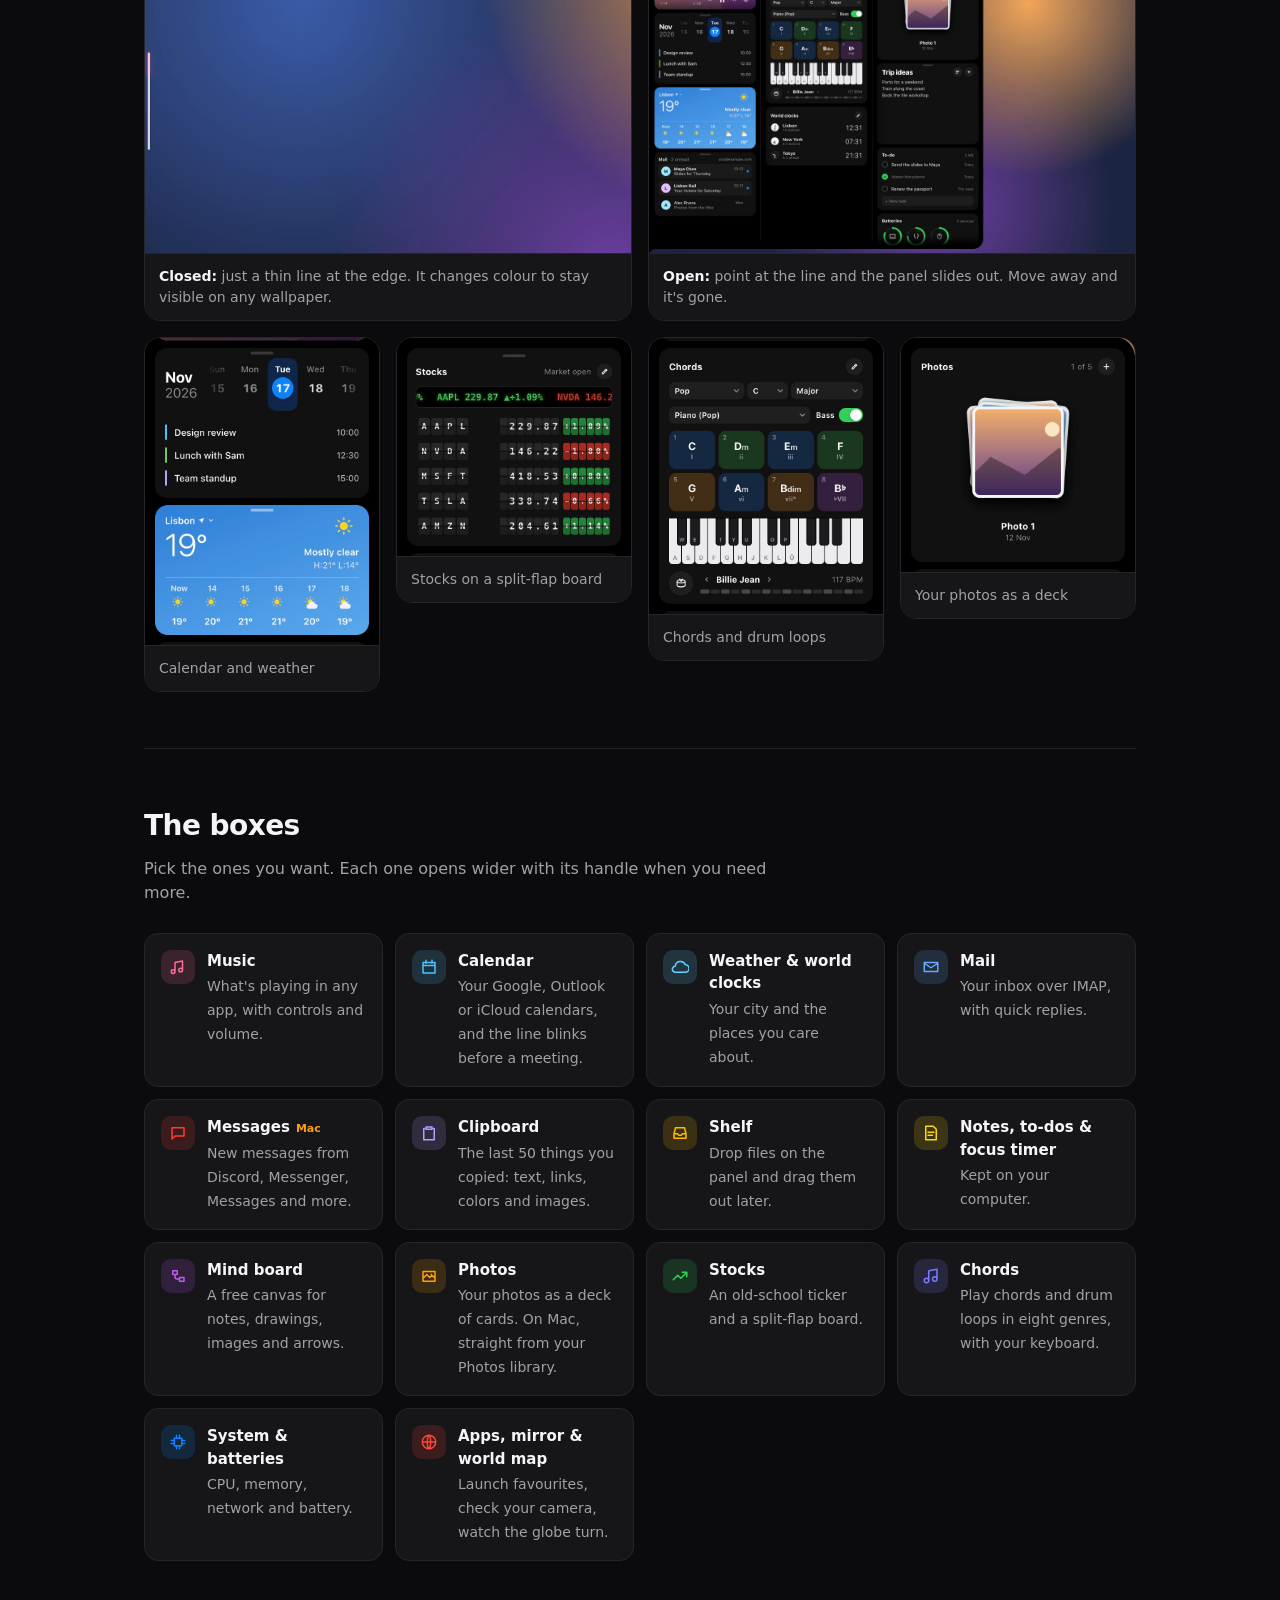
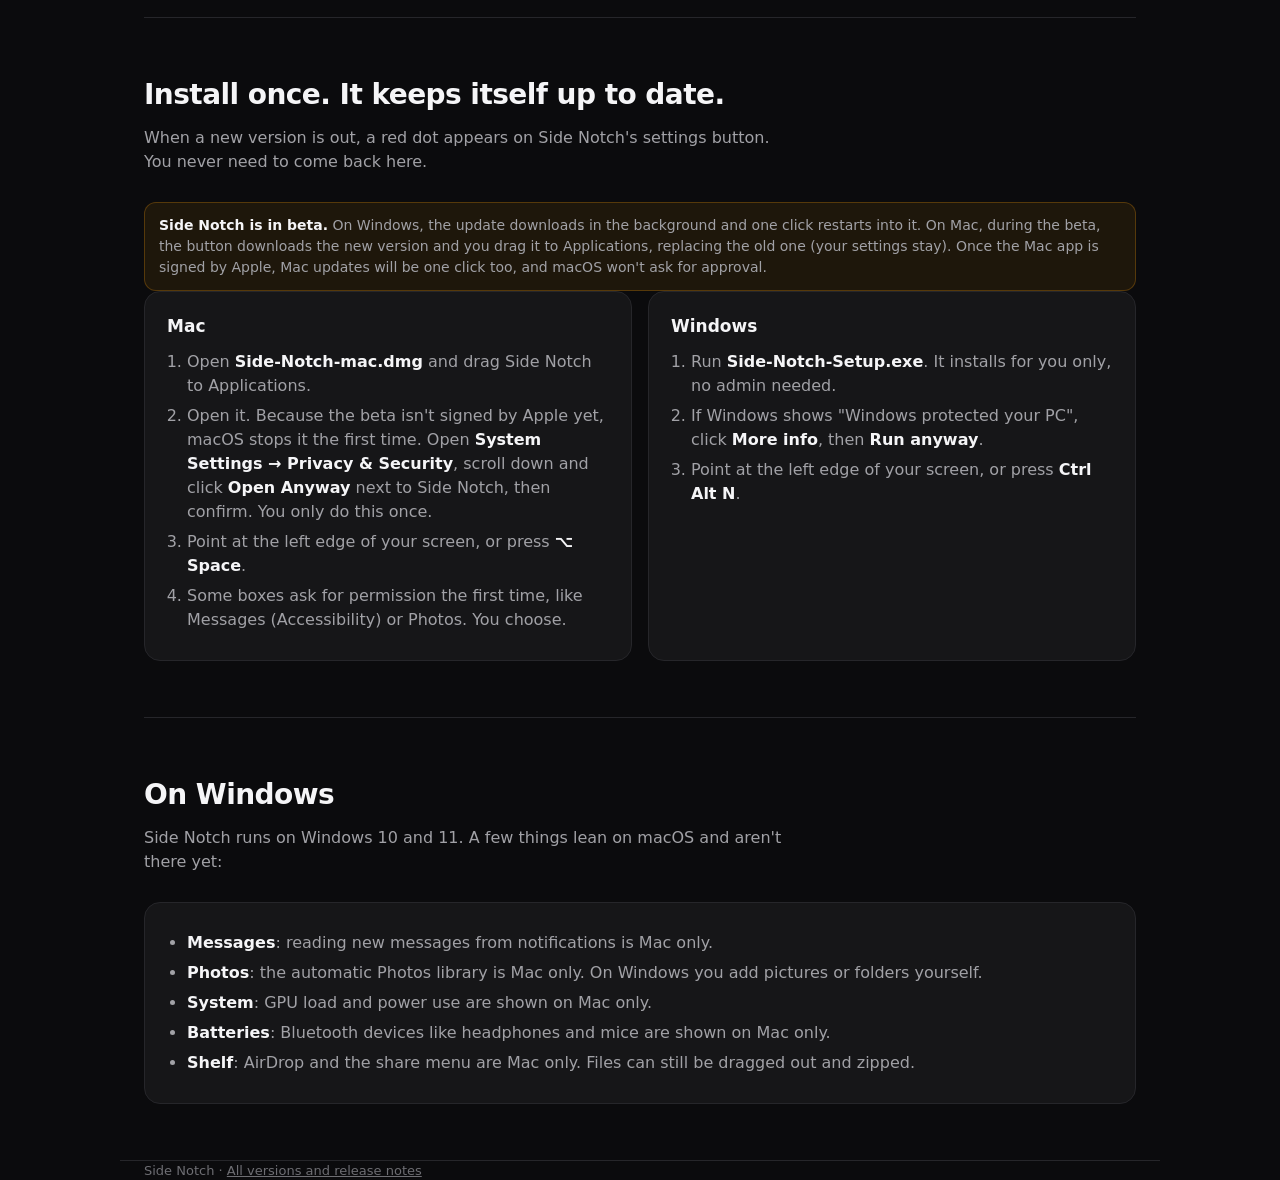
==== commit cd936c65: "Update the download page" ====
--- a/docs/index.html
+++ b/docs/index.html
@@ -13,7 +13,7 @@
 body{margin:0;background:var(--bg);color:var(--text);font-family:-apple-system,BlinkMacSystemFont,'Segoe UI Variable Text','Segoe UI',Inter,system-ui,sans-serif;line-height:1.5;-webkit-font-smoothing:antialiased}
 a{color:inherit}
 .wrap{max-width:1040px;margin:0 auto;padding:0 24px}
-.edge{position:fixed;left:0;top:50%;width:5px;height:22vh;transform:translateY(-50%);border-radius:0 4px 4px 0;background:linear-gradient(var(--accent),var(--accent2));box-shadow:0 0 24px rgba(124,122,255,.7);z-index:5}
+.edge{position:fixed;left:0;top:50%;width:5px;height:22vh;transform:translateY(-50%);border-radius:0 4px 4px 0;background:linear-gradient(var(--accent),var(--accent2));box-shadow:0 0 24px rgba(124,122,255,.7);z-index:62;pointer-events:none;transition:opacity 200ms ease}
 header{padding:28px 0}
 .brand{display:flex;align-items:center;gap:10px;font-weight:700;font-size:15px;text-decoration:none}
 .brand img{width:28px;height:28px}
@@ -61,12 +61,25 @@
 .box li{margin:6px 0}
 .box b{color:var(--text)}
 footer{padding:36px 0 56px;color:var(--faint);font-size:13px;border-top:1px solid var(--line)}
+#live{position:fixed;inset:0;width:100vw;height:100vh;border:0;z-index:60;pointer-events:none;background:transparent;opacity:0;transition:opacity 300ms ease;color-scheme:dark}
+#live.ready{opacity:1}
+#live.open{pointer-events:auto}
+#lineHit{position:fixed;left:0;width:18px;z-index:61;cursor:pointer;display:none}
+#lineHit.on{display:block}
+.try{display:none;align-items:center;gap:8px;margin-top:18px;font-size:14px;color:var(--dim)}
+.try.on{display:flex}
+.try svg{color:var(--accent);flex-shrink:0;animation:nudge 1.6s ease-in-out infinite}
+@keyframes nudge{0%,100%{transform:translateX(0)}50%{transform:translateX(-5px)}}
+@media (prefers-reduced-motion:reduce){.try svg{animation:none}}
 @media (max-width:820px){.duo{grid-template-columns:1fr}.closeups{grid-template-columns:1fr 1fr}.hero-shot{margin-bottom:48px}.hero{grid-template-columns:1fr;padding-top:24px;gap:24px}.icon{grid-row:1;width:180px}.shots,.two{grid-template-columns:1fr}.edge{display:none}.btn small{display:none}.btn{white-space:nowrap}}
 @media (prefers-reduced-motion:reduce){html{scroll-behavior:auto}.btn{transition:none}}
 </style>
 </head>
 <body>
-<span class="edge" aria-hidden="true"></span>
+<span class="edge" id="edge" aria-hidden="true"></span>
+<!-- the live demo: the real panel with made-up sample data (live/), opened by pointing at the line -->
+<iframe id="live" title="Side Notch live demo" tabindex="-1" aria-hidden="true"></iframe>
+<span id="lineHit" aria-hidden="true"></span>
 <header class="wrap"><a class="brand" href="#"><img src="icon.png" alt="">Side Notch<span class="beta">BETA</span></a></header>
 <main class="wrap">
   <div class="hero">
@@ -81,6 +94,7 @@
         <a class="alt" id="secondary" href="https://github.com/minkenen/side-notch-releases/releases/latest/download/Side-Notch-Setup.exe">Also for Windows</a>
         <span class="ver" id="ver">Free beta · updates itself</span>
       </div>
+      <p class="try" id="try"><svg width="18" height="18" viewBox="0 0 24 24" fill="none" stroke="currentColor" stroke-width="2.4" stroke-linecap="round" stroke-linejoin="round" aria-hidden="true"><path d="M19 12H5M11 6l-6 6 6 6"></path></svg>Try it right here: point at the line on the left edge of this page.</p>
     </div>
     <img class="icon" src="icon.png" alt="The Side Notch icon: a dark tile with a glowing line at its left edge">
   </div>
@@ -174,6 +188,38 @@
     document.getElementById('primaryNote').textContent = 'Windows 10 & 11';
     var s = document.getElementById('secondary'); s.href = base + 'Side-Notch-mac.dmg'; s.textContent = 'Also for Mac';
   }
+  // the live demo, only where there's a mouse and room for the panel
+  var live = document.getElementById('live'), hit = document.getElementById('lineHit'), edge = document.getElementById('edge');
+  var capable = window.matchMedia('(pointer: fine) and (min-width: 900px)');
+  var started = false, dwell = null, isOpen = false;
+  function start() {
+    if (started || !capable.matches) return;
+    started = true; live.src = 'live/index.html';
+  }
+  // load it once the page has settled, or right away when the mouse heads for the edge
+  window.addEventListener('load', function () { setTimeout(start, 1200); });
+  document.addEventListener('mousemove', function (e) { if (e.clientX < 80) start(); }, { passive: true });
+  var poke = function () { if (!isOpen && live.contentWindow) live.contentWindow.postMessage({ snEdge: true }, '*'); };
+  hit.addEventListener('mouseenter', function () { clearTimeout(dwell); dwell = setTimeout(poke, 120); });
+  hit.addEventListener('mouseleave', function () { clearTimeout(dwell); });
+  hit.addEventListener('click', poke);
+  window.addEventListener('message', function (e) {
+    if (e.source !== live.contentWindow || !e.data || !e.data.sn) return;
+    var d = e.data;
+    if (d.line) {
+      // the panel draws its own line now; the page's stand-in steps aside
+      hit.style.top = (d.line.top - 10) + 'px'; hit.style.height = (d.line.h + 20) + 'px';
+      // the page's glowing line sits exactly over the panel's own line
+      edge.style.top = d.line.top + 'px'; edge.style.height = d.line.h + 'px'; edge.style.transform = 'none';
+      hit.classList.add('on'); live.classList.add('ready');
+      document.getElementById('try').classList.add('on');
+    }
+    if ('open' in d) {
+      isOpen = d.open;
+      live.classList.toggle('open', isOpen); hit.classList.toggle('on', !isOpen); edge.style.opacity = isOpen ? '0' : '';
+      if (isOpen) live.focus();
+    }
+  });
   fetch('https://api.github.com/repos/minkenen/side-notch-releases/releases/latest').then(function (r) { return r.ok ? r.json() : null; }).then(function (j) {
     if (j && j.tag_name) document.getElementById('ver').textContent = 'Beta ' + j.tag_name.replace(/^v/, '') + ' · Free · updates itself';
   }).catch(function () {});
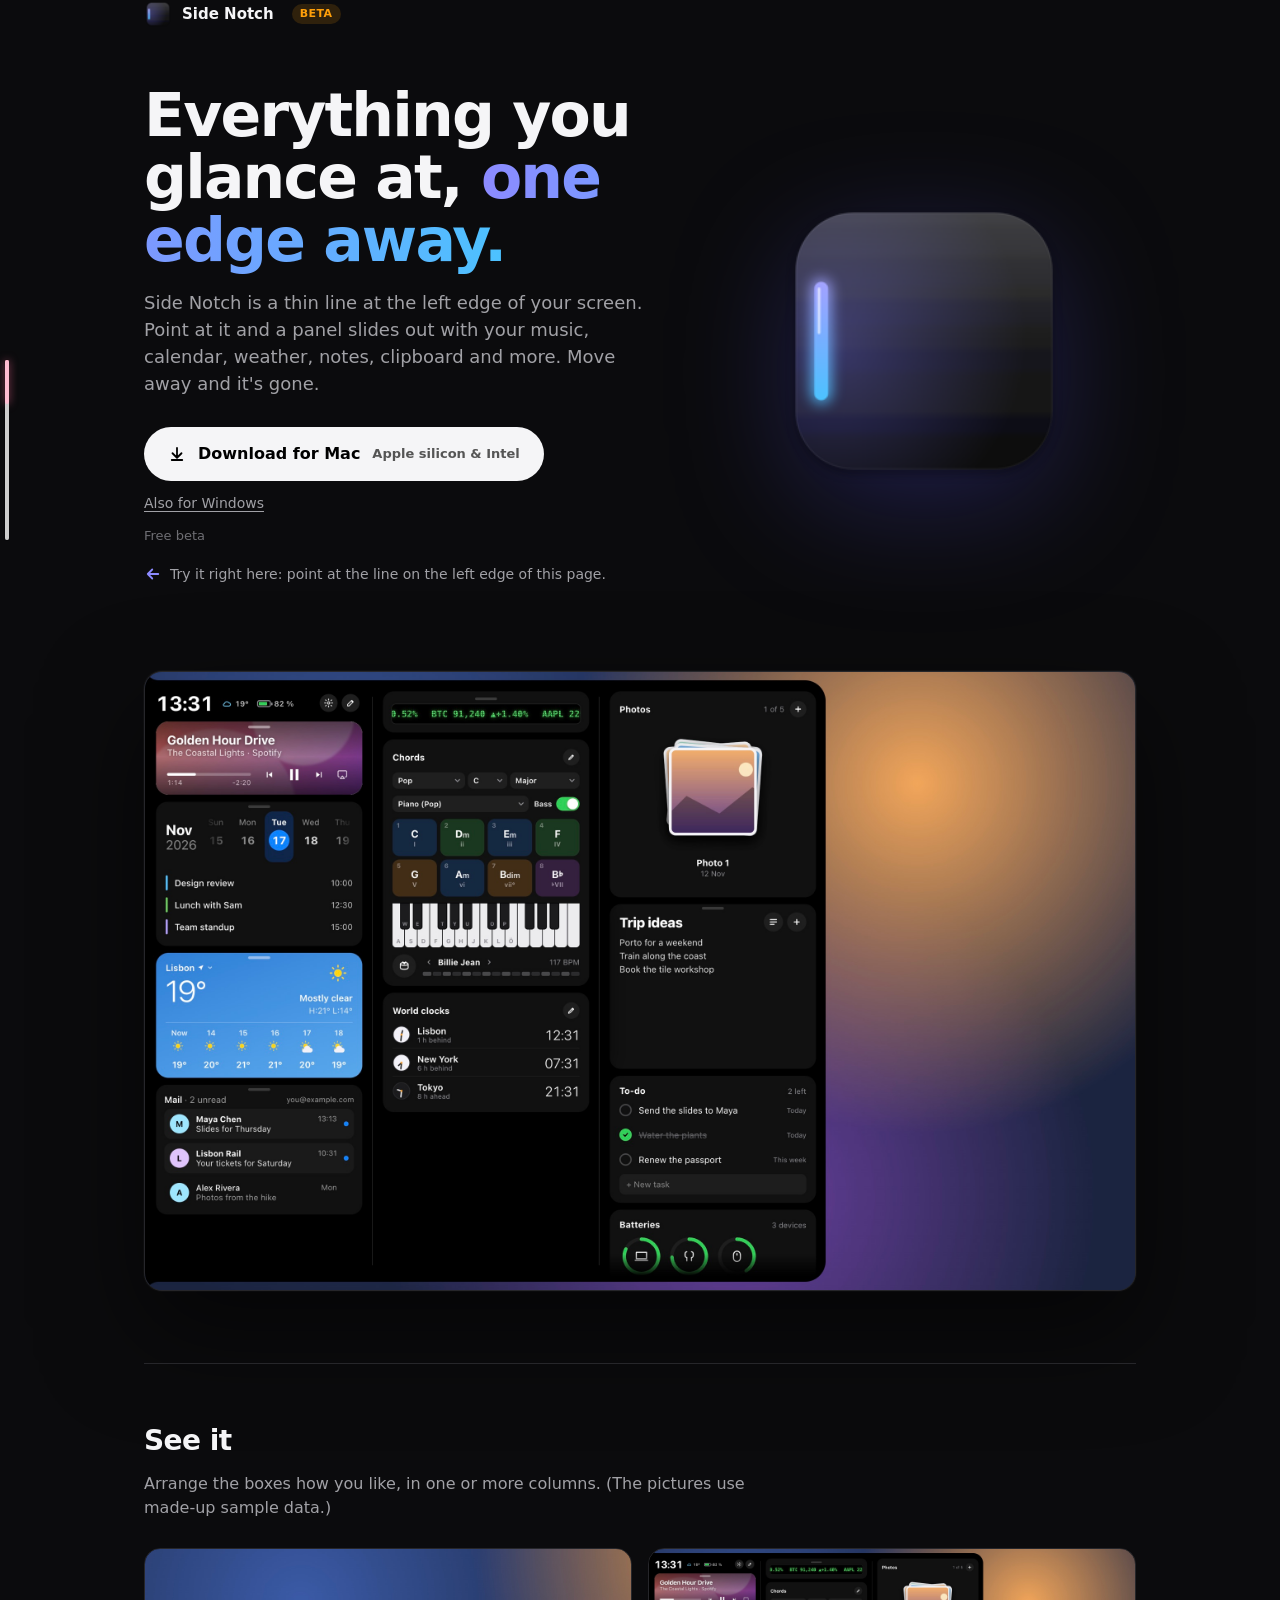
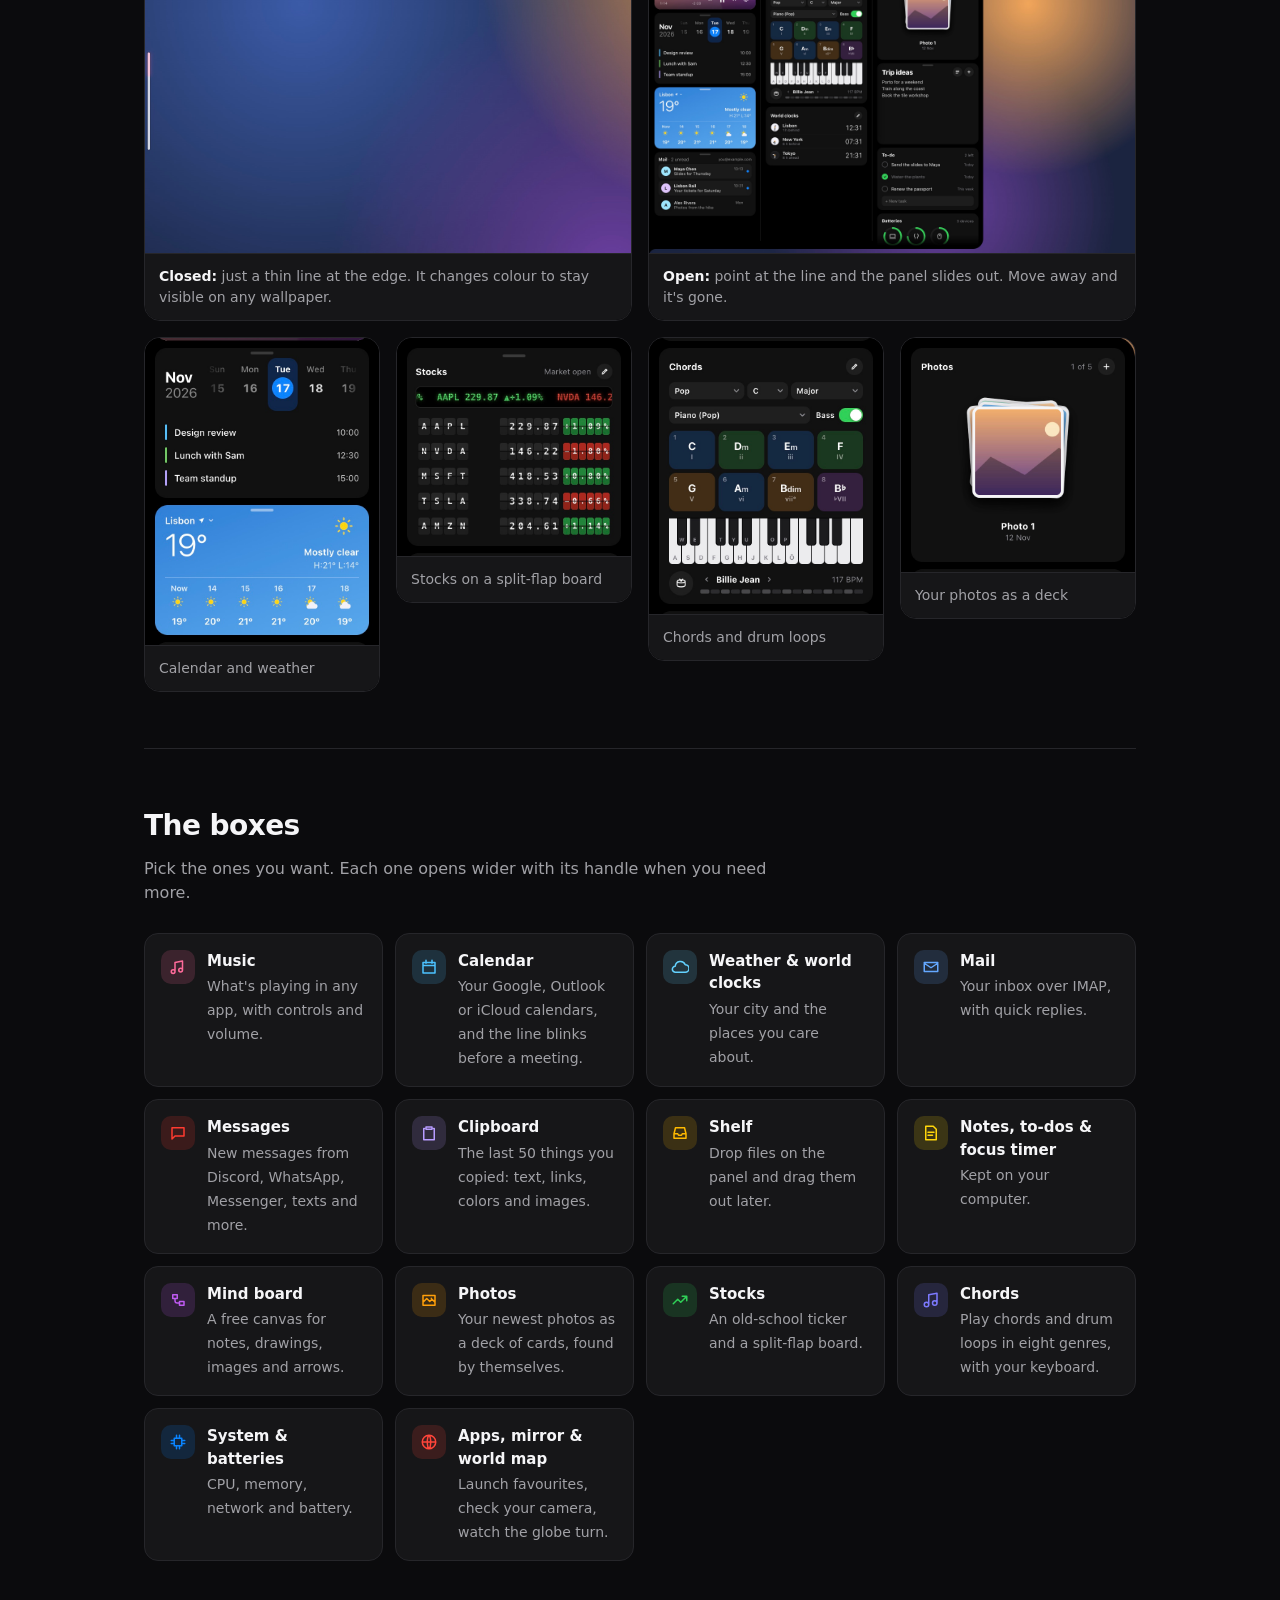
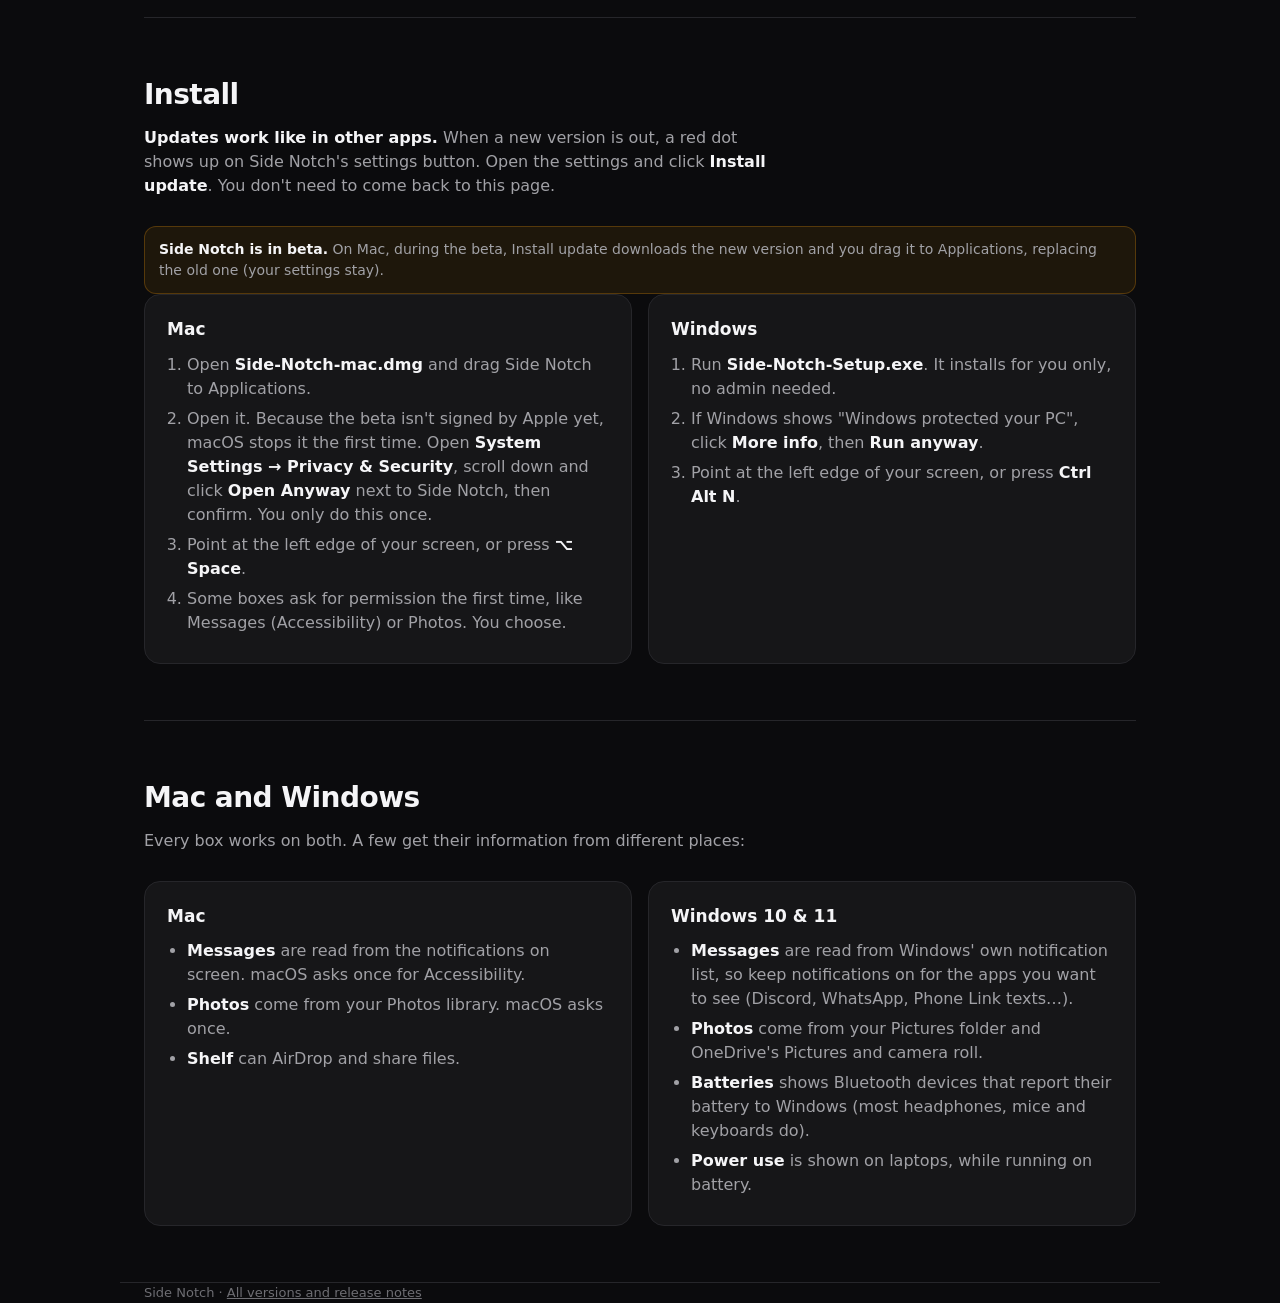
==== commit 6ef446f1: "Update the download page" ====
--- a/docs/index.html
+++ b/docs/index.html
@@ -13,7 +13,6 @@
 body{margin:0;background:var(--bg);color:var(--text);font-family:-apple-system,BlinkMacSystemFont,'Segoe UI Variable Text','Segoe UI',Inter,system-ui,sans-serif;line-height:1.5;-webkit-font-smoothing:antialiased}
 a{color:inherit}
 .wrap{max-width:1040px;margin:0 auto;padding:0 24px}
-.edge{position:fixed;left:0;top:50%;width:5px;height:22vh;transform:translateY(-50%);border-radius:0 4px 4px 0;background:linear-gradient(var(--accent),var(--accent2));box-shadow:0 0 24px rgba(124,122,255,.7);z-index:62;pointer-events:none;transition:opacity 200ms ease}
 header{padding:28px 0}
 .brand{display:flex;align-items:center;gap:10px;font-weight:700;font-size:15px;text-decoration:none}
 .brand img{width:28px;height:28px}
@@ -71,12 +70,11 @@
 .try svg{color:var(--accent);flex-shrink:0;animation:nudge 1.6s ease-in-out infinite}
 @keyframes nudge{0%,100%{transform:translateX(0)}50%{transform:translateX(-5px)}}
 @media (prefers-reduced-motion:reduce){.try svg{animation:none}}
-@media (max-width:820px){.duo{grid-template-columns:1fr}.closeups{grid-template-columns:1fr 1fr}.hero-shot{margin-bottom:48px}.hero{grid-template-columns:1fr;padding-top:24px;gap:24px}.icon{grid-row:1;width:180px}.shots,.two{grid-template-columns:1fr}.edge{display:none}.btn small{display:none}.btn{white-space:nowrap}}
+@media (max-width:820px){.duo{grid-template-columns:1fr}.closeups{grid-template-columns:1fr 1fr}.hero-shot{margin-bottom:48px}.hero{grid-template-columns:1fr;padding-top:24px;gap:24px}.icon{grid-row:1;width:180px}.shots,.two{grid-template-columns:1fr}.btn small{display:none}.btn{white-space:nowrap}}
 @media (prefers-reduced-motion:reduce){html{scroll-behavior:auto}.btn{transition:none}}
 </style>
 </head>
 <body>
-<span class="edge" id="edge" aria-hidden="true"></span>
 <!-- the live demo: the real panel with made-up sample data (live/), opened by pointing at the line -->
 <iframe id="live" title="Side Notch live demo" tabindex="-1" aria-hidden="true"></iframe>
 <span id="lineHit" aria-hidden="true"></span>
@@ -92,7 +90,7 @@
           <span id="primaryText">Download for Mac</span> <small id="primaryNote">Apple silicon &amp; Intel</small>
         </a>
         <a class="alt" id="secondary" href="https://github.com/minkenen/side-notch-releases/releases/latest/download/Side-Notch-Setup.exe">Also for Windows</a>
-        <span class="ver" id="ver">Free beta · updates itself</span>
+        <span class="ver" id="ver">Free beta</span>
       </div>
       <p class="try" id="try"><svg width="18" height="18" viewBox="0 0 24 24" fill="none" stroke="currentColor" stroke-width="2.4" stroke-linecap="round" stroke-linejoin="round" aria-hidden="true"><path d="M19 12H5M11 6l-6 6 6 6"></path></svg>Try it right here: point at the line on the left edge of this page.</p>
     </div>
@@ -123,12 +121,12 @@
       <div class="mod"><span class="mi" style="background:rgba(76,194,255,.16);color:#4CC2FF"><svg viewBox="0 0 24 24" fill="none" stroke="currentColor" stroke-width="2" stroke-linecap="round" stroke-linejoin="round" aria-hidden="true"><path d="M4 6h16v14H4zM4 10h16M8 3v4M16 3v4"></path></svg></span><div><b>Calendar</b><span>Your Google, Outlook or iCloud calendars, and the line blinks before a meeting.</span></div></div>
       <div class="mod"><span class="mi" style="background:rgba(100,210,255,.16);color:#64D2FF"><svg viewBox="4 8 24 22" fill="none" stroke="currentColor" stroke-width="2" stroke-linecap="round" stroke-linejoin="round" aria-hidden="true"><path d="M10 26h13a5 5 0 0 0 0-10a7 7 0 0 0-13.4 2A4 4 0 0 0 10 26z"></path></svg></span><div><b>Weather &amp; world clocks</b><span>Your city and the places you care about.</span></div></div>
       <div class="mod"><span class="mi" style="background:rgba(100,168,255,.16);color:#64A8FF"><svg viewBox="0 0 24 24" fill="none" stroke="currentColor" stroke-width="2" stroke-linecap="round" stroke-linejoin="round" aria-hidden="true"><path d="M3 6h18v12H3zM3 7l9 6 9-6"></path></svg></span><div><b>Mail</b><span>Your inbox over IMAP, with quick replies.</span></div></div>
-      <div class="mod"><span class="mi" style="background:rgba(255,59,48,.16);color:#FF3B30"><svg viewBox="0 0 24 24" fill="none" stroke="currentColor" stroke-width="2" stroke-linecap="round" stroke-linejoin="round" aria-hidden="true"><path d="M4 5h16v11H8l-4 4z"></path></svg></span><div><b>Messages<i>Mac</i></b><span>New messages from Discord, Messenger, Messages and more.</span></div></div>
+      <div class="mod"><span class="mi" style="background:rgba(255,59,48,.16);color:#FF3B30"><svg viewBox="0 0 24 24" fill="none" stroke="currentColor" stroke-width="2" stroke-linecap="round" stroke-linejoin="round" aria-hidden="true"><path d="M4 5h16v11H8l-4 4z"></path></svg></span><div><b>Messages</b><span>New messages from Discord, WhatsApp, Messenger, texts and more.</span></div></div>
       <div class="mod"><span class="mi" style="background:rgba(183,156,255,.16);color:#B79CFF"><svg viewBox="0 0 24 24" fill="none" stroke="currentColor" stroke-width="2" stroke-linecap="round" stroke-linejoin="round" aria-hidden="true"><path d="M8 4h8v3H8zM6 6H5v15h14V6h-1"></path></svg></span><div><b>Clipboard</b><span>The last 50 things you copied: text, links, colors and images.</span></div></div>
       <div class="mod"><span class="mi" style="background:rgba(255,185,0,.16);color:#FFB900"><svg viewBox="0 0 24 24" fill="none" stroke="currentColor" stroke-width="2" stroke-linecap="round" stroke-linejoin="round" aria-hidden="true"><path d="M4 13l2-8h12l2 8v6H4zM4 13h5l1 2h4l1-2h5"></path></svg></span><div><b>Shelf</b><span>Drop files on the panel and drag them out later.</span></div></div>
       <div class="mod"><span class="mi" style="background:rgba(255,214,10,.16);color:#FFD60A"><svg viewBox="0 0 24 24" fill="none" stroke="currentColor" stroke-width="2" stroke-linecap="round" stroke-linejoin="round" aria-hidden="true"><path d="M5 3h10l4 4v14H5zM8 11h8M8 15h6"></path></svg></span><div><b>Notes, to-dos &amp; focus timer</b><span>Kept on your computer.</span></div></div>
       <div class="mod"><span class="mi" style="background:rgba(191,90,242,.16);color:#BF5AF2"><svg viewBox="0 0 24 24" fill="none" stroke="currentColor" stroke-width="2" stroke-linecap="round" stroke-linejoin="round" aria-hidden="true"><path d="M5 5h6v5H5zM14 14h6v5h-6zM8 10v3c0 2 1 3 3 3h3"></path></svg></span><div><b>Mind board</b><span>A free canvas for notes, drawings, images and arrows.</span></div></div>
-      <div class="mod"><span class="mi" style="background:rgba(255,159,10,.16);color:#FF9F0A"><svg viewBox="0 0 24 24" fill="none" stroke="currentColor" stroke-width="2" stroke-linecap="round" stroke-linejoin="round" aria-hidden="true"><path d="M4 6h16v13H4zM4 15l5-5 4 4 3-3 4 4M15 9.5v.01"></path></svg></span><div><b>Photos</b><span>Your photos as a deck of cards. On Mac, straight from your Photos library.</span></div></div>
+      <div class="mod"><span class="mi" style="background:rgba(255,159,10,.16);color:#FF9F0A"><svg viewBox="0 0 24 24" fill="none" stroke="currentColor" stroke-width="2" stroke-linecap="round" stroke-linejoin="round" aria-hidden="true"><path d="M4 6h16v13H4zM4 15l5-5 4 4 3-3 4 4M15 9.5v.01"></path></svg></span><div><b>Photos</b><span>Your newest photos as a deck of cards, found by themselves.</span></div></div>
       <div class="mod"><span class="mi" style="background:rgba(48,209,88,.16);color:#30D158"><svg viewBox="0 0 24 24" fill="none" stroke="currentColor" stroke-width="2" stroke-linecap="round" stroke-linejoin="round" aria-hidden="true"><path d="M3 17l6-6 4 4 8-8M15 7h6v6"></path></svg></span><div><b>Stocks</b><span>An old-school ticker and a split-flap board.</span></div></div>
       <div class="mod"><span class="mi" style="background:rgba(125,122,255,.16);color:#7D7AFF"><svg viewBox="0 0 24 24" fill="none" stroke="currentColor" stroke-width="2" stroke-linecap="round" stroke-linejoin="round" aria-hidden="true"><path d="M9 18V5l11-2v13M9 18a3 3 0 1 1-6 0a3 3 0 1 1 6 0M20 16a3 3 0 1 1-6 0a3 3 0 1 1 6 0"></path></svg></span><div><b>Chords</b><span>Play chords and drum loops in eight genres, with your keyboard.</span></div></div>
       <div class="mod"><span class="mi" style="background:rgba(10,132,255,.16);color:#0A84FF"><svg viewBox="0 0 24 24" fill="none" stroke="currentColor" stroke-width="2" stroke-linecap="round" stroke-linejoin="round" aria-hidden="true"><path d="M7 7h10v10H7zM10 3v4M14 3v4M10 17v4M14 17v4M3 10h4M3 14h4M17 10h4M17 14h4"></path></svg></span><div><b>System &amp; batteries</b><span>CPU, memory, network and battery.</span></div></div>
@@ -137,9 +135,9 @@
   </section>
 
   <section aria-labelledby="get">
-    <h2 id="get">Install once. It keeps itself up to date.</h2>
-    <p class="sub">When a new version is out, a red dot appears on Side Notch's settings button. You never need to come back here.</p>
-    <div class="note"><b>Side Notch is in beta.</b> On Windows, the update downloads in the background and one click restarts into it. On Mac, during the beta, the button downloads the new version and you drag it to Applications, replacing the old one (your settings stay). Once the Mac app is signed by Apple, Mac updates will be one click too, and macOS won't ask for approval.</div>
+    <h2 id="get">Install</h2>
+    <p class="sub"><b style="color:var(--text)">Updates work like in other apps.</b> When a new version is out, a red dot shows up on Side Notch's settings button. Open the settings and click <b style="color:var(--text)">Install update</b>. You don't need to come back to this page.</p>
+    <div class="note"><b>Side Notch is in beta.</b> On Mac, during the beta, Install update downloads the new version and you drag it to Applications, replacing the old one (your settings stay).</div>
     <div class="two">
       <div class="box">
         <h3>Mac</h3>
@@ -162,16 +160,26 @@
   </section>
 
   <section aria-labelledby="win">
-    <h2 id="win">On Windows</h2>
-    <p class="sub">Side Notch runs on Windows 10 and 11. A few things lean on macOS and aren't there yet:</p>
-    <div class="box">
-      <ul>
-        <li><b>Messages</b>: reading new messages from notifications is Mac only.</li>
-        <li><b>Photos</b>: the automatic Photos library is Mac only. On Windows you add pictures or folders yourself.</li>
-        <li><b>System</b>: GPU load and power use are shown on Mac only.</li>
-        <li><b>Batteries</b>: Bluetooth devices like headphones and mice are shown on Mac only.</li>
-        <li><b>Shelf</b>: AirDrop and the share menu are Mac only. Files can still be dragged out and zipped.</li>
-      </ul>
+    <h2 id="win">Mac and Windows</h2>
+    <p class="sub">Every box works on both. A few get their information from different places:</p>
+    <div class="two">
+      <div class="box">
+        <h3>Mac</h3>
+        <ul>
+          <li><b>Messages</b> are read from the notifications on screen. macOS asks once for Accessibility.</li>
+          <li><b>Photos</b> come from your Photos library. macOS asks once.</li>
+          <li><b>Shelf</b> can AirDrop and share files.</li>
+        </ul>
+      </div>
+      <div class="box">
+        <h3>Windows 10 &amp; 11</h3>
+        <ul>
+          <li><b>Messages</b> are read from Windows' own notification list, so keep notifications on for the apps you want to see (Discord, WhatsApp, Phone Link texts…).</li>
+          <li><b>Photos</b> come from your Pictures folder and OneDrive's Pictures and camera roll.</li>
+          <li><b>Batteries</b> shows Bluetooth devices that report their battery to Windows (most headphones, mice and keyboards do).</li>
+          <li><b>Power use</b> is shown on laptops, while running on battery.</li>
+        </ul>
+      </div>
     </div>
   </section>
 </main>
@@ -189,7 +197,7 @@
     var s = document.getElementById('secondary'); s.href = base + 'Side-Notch-mac.dmg'; s.textContent = 'Also for Mac';
   }
   // the live demo, only where there's a mouse and room for the panel
-  var live = document.getElementById('live'), hit = document.getElementById('lineHit'), edge = document.getElementById('edge');
+  var live = document.getElementById('live'), hit = document.getElementById('lineHit');
   var capable = window.matchMedia('(pointer: fine) and (min-width: 900px)');
   var started = false, dwell = null, isOpen = false;
   function start() {
@@ -209,19 +217,17 @@
     if (d.line) {
       // the panel draws its own line now; the page's stand-in steps aside
       hit.style.top = (d.line.top - 10) + 'px'; hit.style.height = (d.line.h + 20) + 'px';
-      // the page's glowing line sits exactly over the panel's own line
-      edge.style.top = d.line.top + 'px'; edge.style.height = d.line.h + 'px'; edge.style.transform = 'none';
       hit.classList.add('on'); live.classList.add('ready');
       document.getElementById('try').classList.add('on');
     }
     if ('open' in d) {
       isOpen = d.open;
-      live.classList.toggle('open', isOpen); hit.classList.toggle('on', !isOpen); edge.style.opacity = isOpen ? '0' : '';
+      live.classList.toggle('open', isOpen); hit.classList.toggle('on', !isOpen);
       if (isOpen) live.focus();
     }
   });
   fetch('https://api.github.com/repos/minkenen/side-notch-releases/releases/latest').then(function (r) { return r.ok ? r.json() : null; }).then(function (j) {
-    if (j && j.tag_name) document.getElementById('ver').textContent = 'Beta ' + j.tag_name.replace(/^v/, '') + ' · Free · updates itself';
+    if (j && j.tag_name) document.getElementById('ver').textContent = 'Beta ' + j.tag_name.replace(/^v/, '') + ' · Free';
   }).catch(function () {});
 })();
 </script>
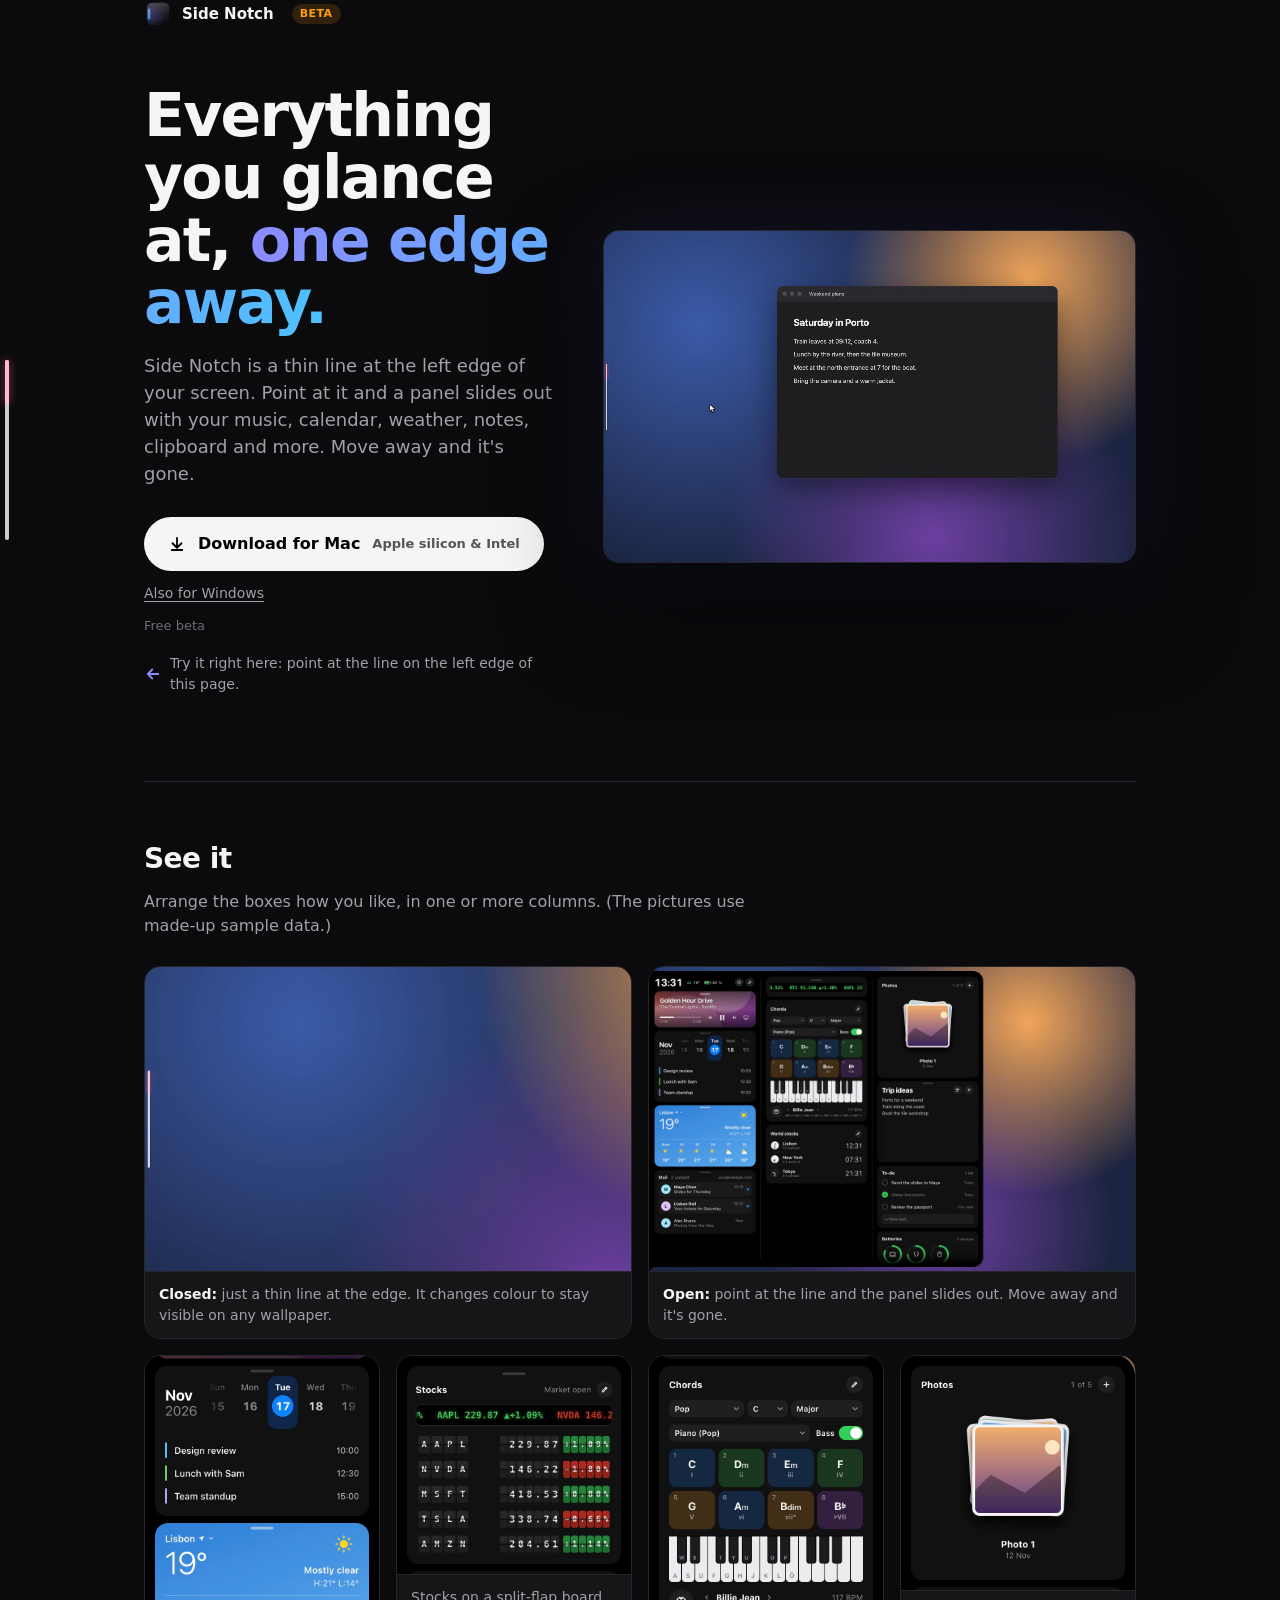
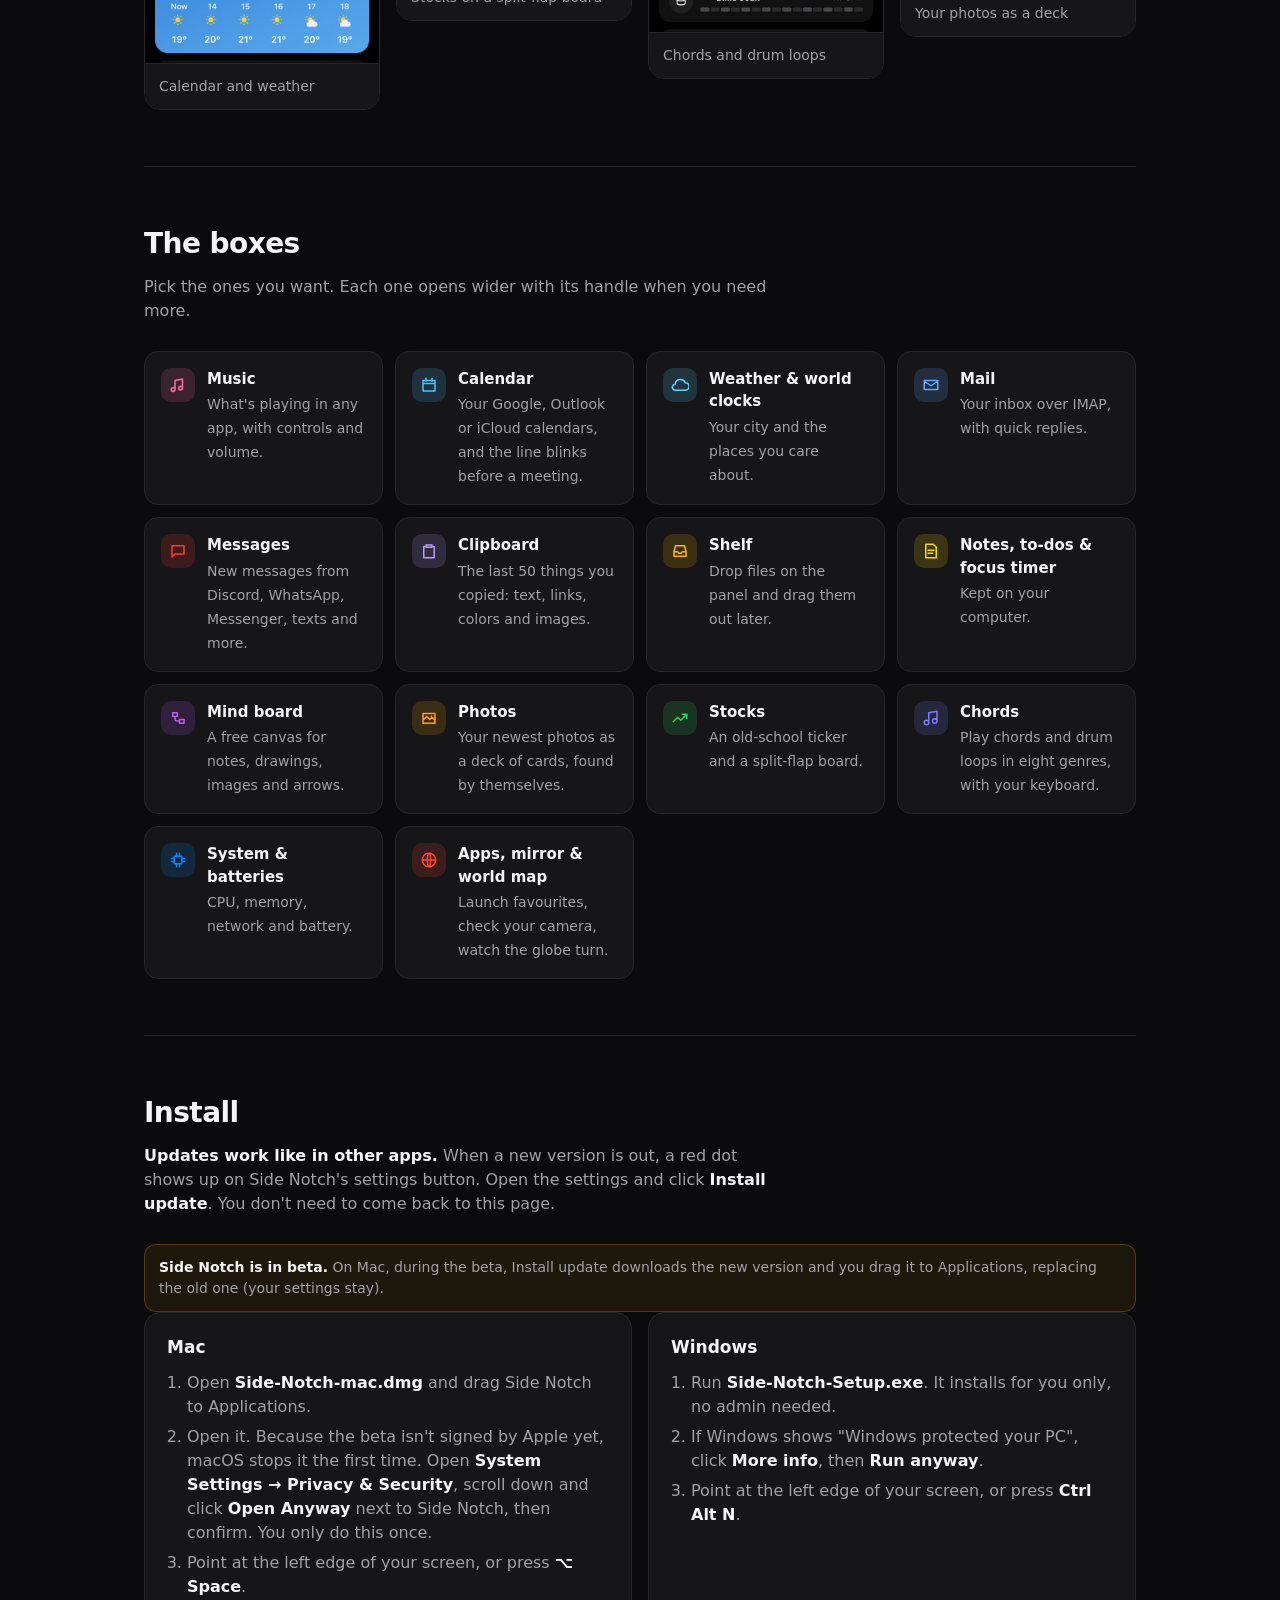
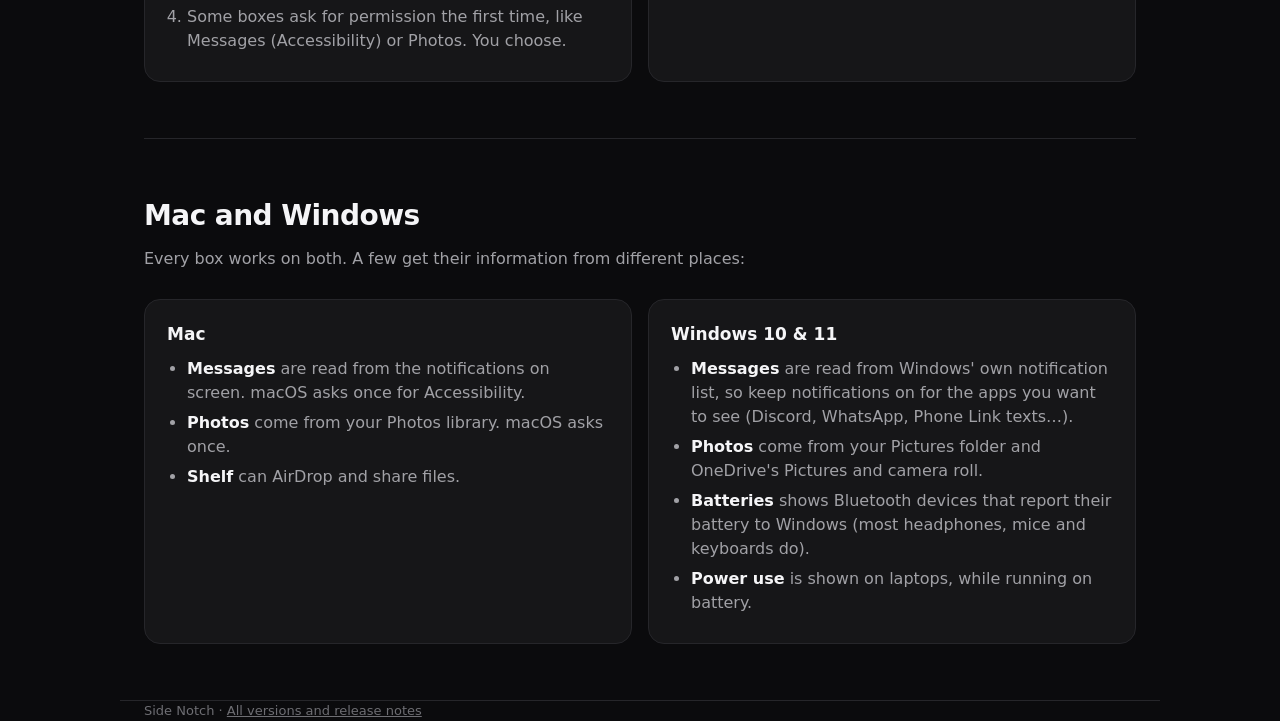
==== commit ccf00e54: "Update the download page" ====
--- a/docs/index.html
+++ b/docs/index.html
@@ -16,7 +16,9 @@
 header{padding:28px 0}
 .brand{display:flex;align-items:center;gap:10px;font-weight:700;font-size:15px;text-decoration:none}
 .brand img{width:28px;height:28px}
-.hero{display:grid;grid-template-columns:1.1fr .9fr;gap:48px;align-items:center;padding:56px 0 72px}
+.hero{display:grid;grid-template-columns:.92fr 1.18fr;gap:44px;align-items:center;padding:56px 0 72px}
+.hv{position:relative;border-radius:16px;overflow:hidden;border:1px solid var(--line);box-shadow:0 40px 100px rgba(0,0,0,.55),0 0 80px rgba(90,88,255,.12);background:#1B2440;aspect-ratio:16/10}
+.hv video{display:block;width:100%;height:100%;object-fit:cover}
 h1{font-size:clamp(36px,5.4vw,60px);line-height:1.04;letter-spacing:-.03em;margin:0 0 18px;font-weight:800}
 h1 span{background:linear-gradient(90deg,var(--accent),var(--accent2));-webkit-background-clip:text;background-clip:text;color:transparent}
 .lead{font-size:18px;color:var(--dim);margin:0 0 30px;max-width:520px}
@@ -70,7 +72,7 @@
 .try svg{color:var(--accent);flex-shrink:0;animation:nudge 1.6s ease-in-out infinite}
 @keyframes nudge{0%,100%{transform:translateX(0)}50%{transform:translateX(-5px)}}
 @media (prefers-reduced-motion:reduce){.try svg{animation:none}}
-@media (max-width:820px){.duo{grid-template-columns:1fr}.closeups{grid-template-columns:1fr 1fr}.hero-shot{margin-bottom:48px}.hero{grid-template-columns:1fr;padding-top:24px;gap:24px}.icon{grid-row:1;width:180px}.shots,.two{grid-template-columns:1fr}.btn small{display:none}.btn{white-space:nowrap}}
+@media (max-width:820px){.hv{grid-row:2}.duo{grid-template-columns:1fr}.closeups{grid-template-columns:1fr 1fr}.hero-shot{margin-bottom:48px}.hero{grid-template-columns:1fr;padding-top:24px;gap:24px}.icon{grid-row:1;width:180px}.shots,.two{grid-template-columns:1fr}.btn small{display:none}.btn{white-space:nowrap}}
 @media (prefers-reduced-motion:reduce){html{scroll-behavior:auto}.btn{transition:none}}
 </style>
 </head>
@@ -94,9 +96,13 @@
       </div>
       <p class="try" id="try"><svg width="18" height="18" viewBox="0 0 24 24" fill="none" stroke="currentColor" stroke-width="2.4" stroke-linecap="round" stroke-linejoin="round" aria-hidden="true"><path d="M19 12H5M11 6l-6 6 6 6"></path></svg>Try it right here: point at the line on the left edge of this page.</p>
     </div>
-    <img class="icon" src="icon.png" alt="The Side Notch icon: a dark tile with a glowing line at its left edge">
+    <div class="hv">
+      <video id="heroVideo" autoplay muted loop playsinline preload="auto" poster="img/hero-poster.jpg" aria-label="Side Notch in use: the pointer goes to the line at the left edge, the panel slides out with music, calendar, weather and stocks, then closes; copied text and a new message slide out of the line">
+        <source src="img/hero.webm" type="video/webm">
+        <source src="img/hero.mp4" type="video/mp4">
+      </video>
+    </div>
   </div>
-  <figure class="hero-shot"><img src="img/panel.jpg" width="2400" height="1500" alt="The Side Notch panel open at the left edge of the screen, with music, calendar, weather, mail, stocks, chords, world clocks, photos, a note, to-dos and batteries"></figure>
 
   <section aria-labelledby="see">
     <h2 id="see">See it</h2>
@@ -196,6 +202,9 @@
     document.getElementById('primaryNote').textContent = 'Windows 10 & 11';
     var s = document.getElementById('secondary'); s.href = base + 'Side-Notch-mac.dmg'; s.textContent = 'Also for Mac';
   }
+  // the hero video stays still for people who'd rather not have motion
+  var hv = document.getElementById('heroVideo');
+  if (window.matchMedia('(prefers-reduced-motion: reduce)').matches) { hv.removeAttribute('autoplay'); hv.pause(); hv.controls = true; }
   // the live demo, only where there's a mouse and room for the panel
   var live = document.getElementById('live'), hit = document.getElementById('lineHit');
   var capable = window.matchMedia('(pointer: fine) and (min-width: 900px)');
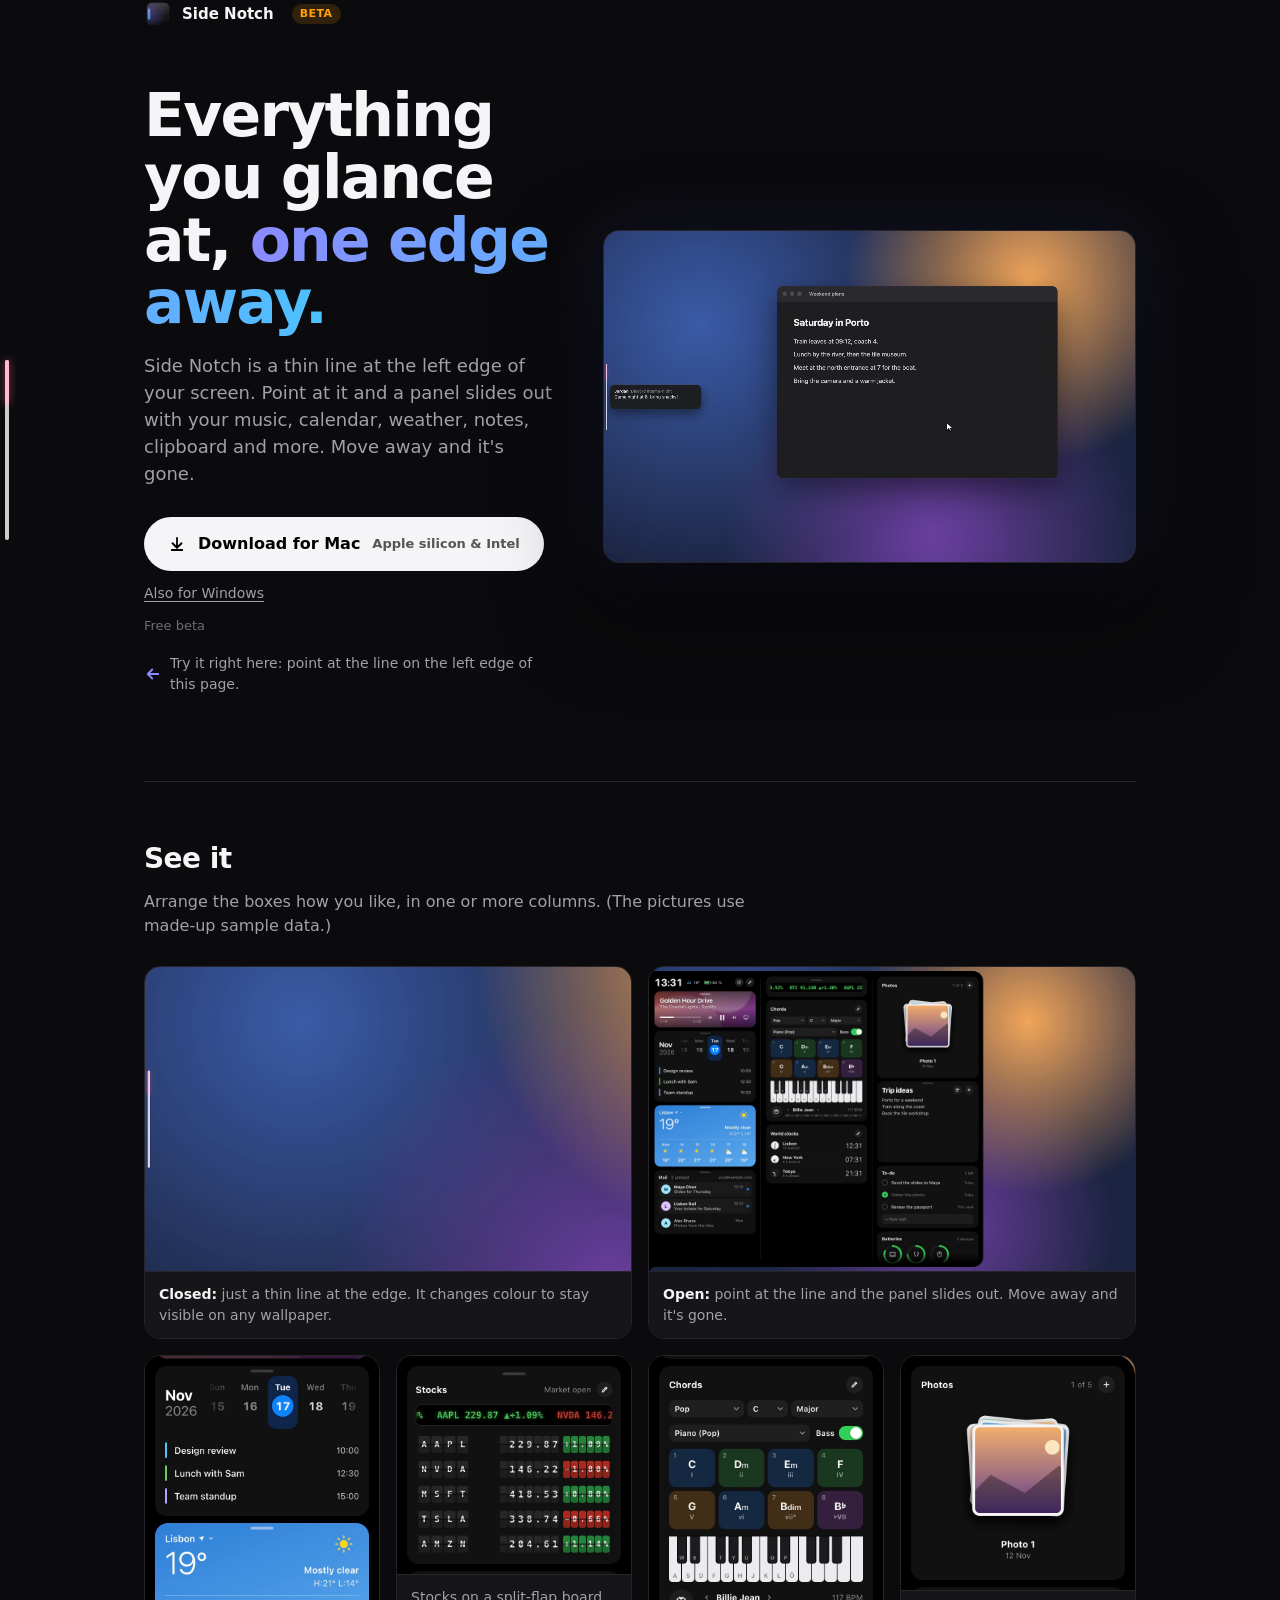
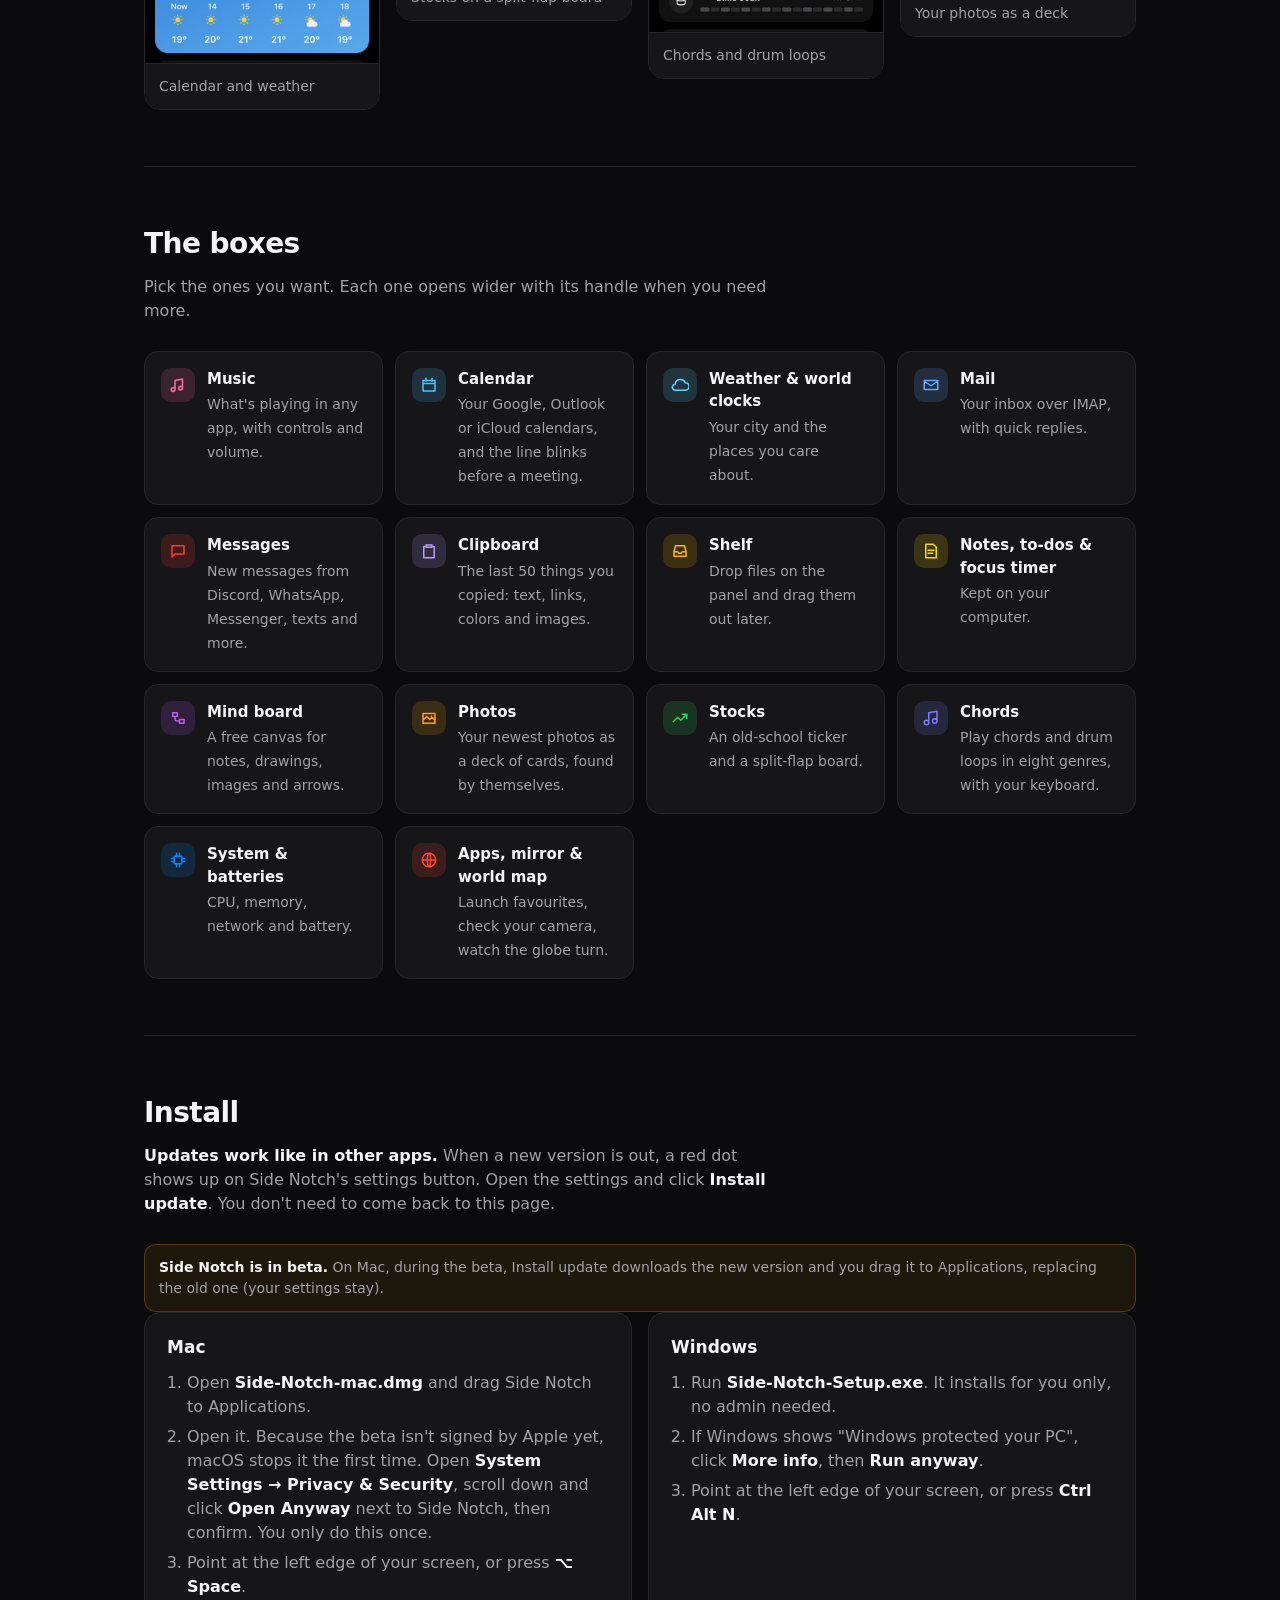
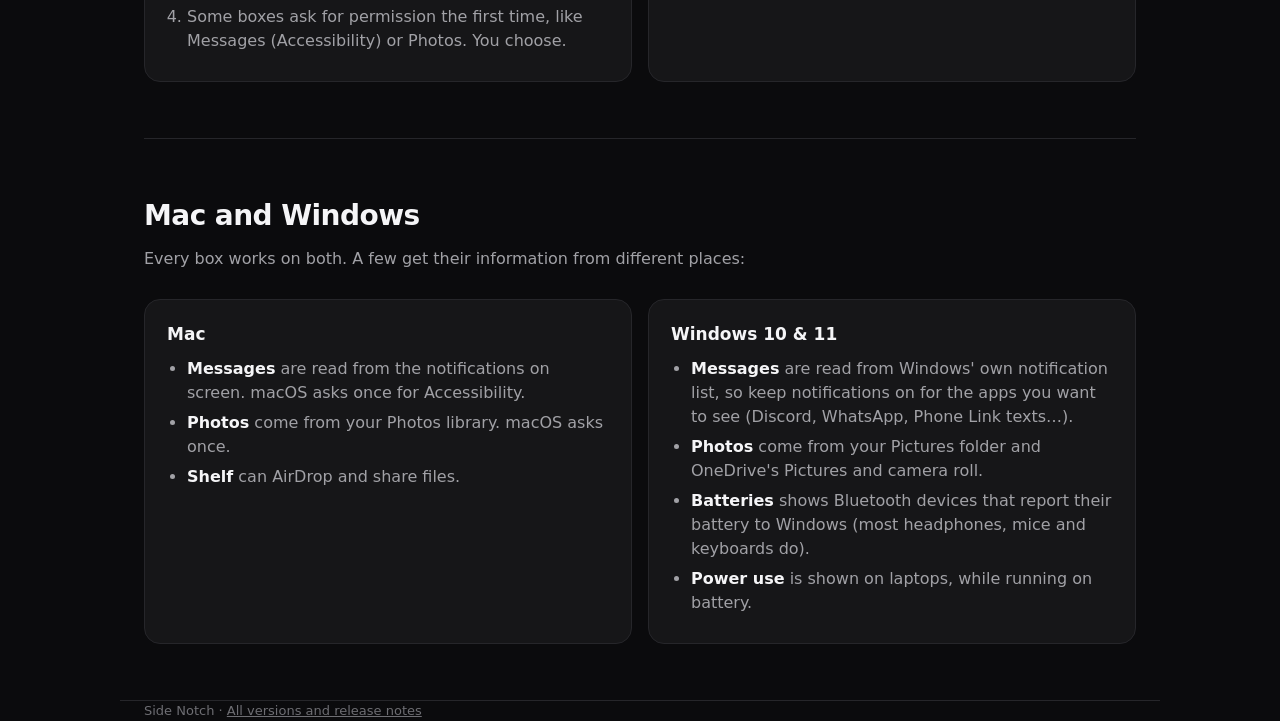
==== commit 87cd27e7: "Update the download page" ====
--- a/docs/index.html
+++ b/docs/index.html
@@ -204,7 +204,20 @@
   }
   // the hero video stays still for people who'd rather not have motion
   var hv = document.getElementById('heroVideo');
-  if (window.matchMedia('(prefers-reduced-motion: reduce)').matches) { hv.removeAttribute('autoplay'); hv.pause(); hv.controls = true; }
+  var still = window.matchMedia('(prefers-reduced-motion: reduce)').matches;
+  if (still) { hv.removeAttribute('autoplay'); hv.pause(); hv.controls = true; }
+  else {
+    // keep it looping forever: some browsers stop a looping video after a while or when it was scrolled away,
+    // so it starts again from the beginning whenever it ends, stalls or gets paused by the browser
+    var again = function () { if (document.hidden) return; var p = hv.play(); if (p && p.catch) p.catch(function () {}); };
+    hv.loop = true;
+    hv.addEventListener('ended', function () { hv.currentTime = 0; again(); });
+    hv.addEventListener('pause', function () { setTimeout(again, 120); });
+    hv.addEventListener('stalled', again);
+    document.addEventListener('visibilitychange', again);
+    if ('IntersectionObserver' in window) new IntersectionObserver(function (es) { if (es[0].isIntersecting) again(); }).observe(hv);
+    setInterval(function () { if (hv.paused) again(); }, 2000);
+  }
   // the live demo, only where there's a mouse and room for the panel
   var live = document.getElementById('live'), hit = document.getElementById('lineHit');
   var capable = window.matchMedia('(pointer: fine) and (min-width: 900px)');
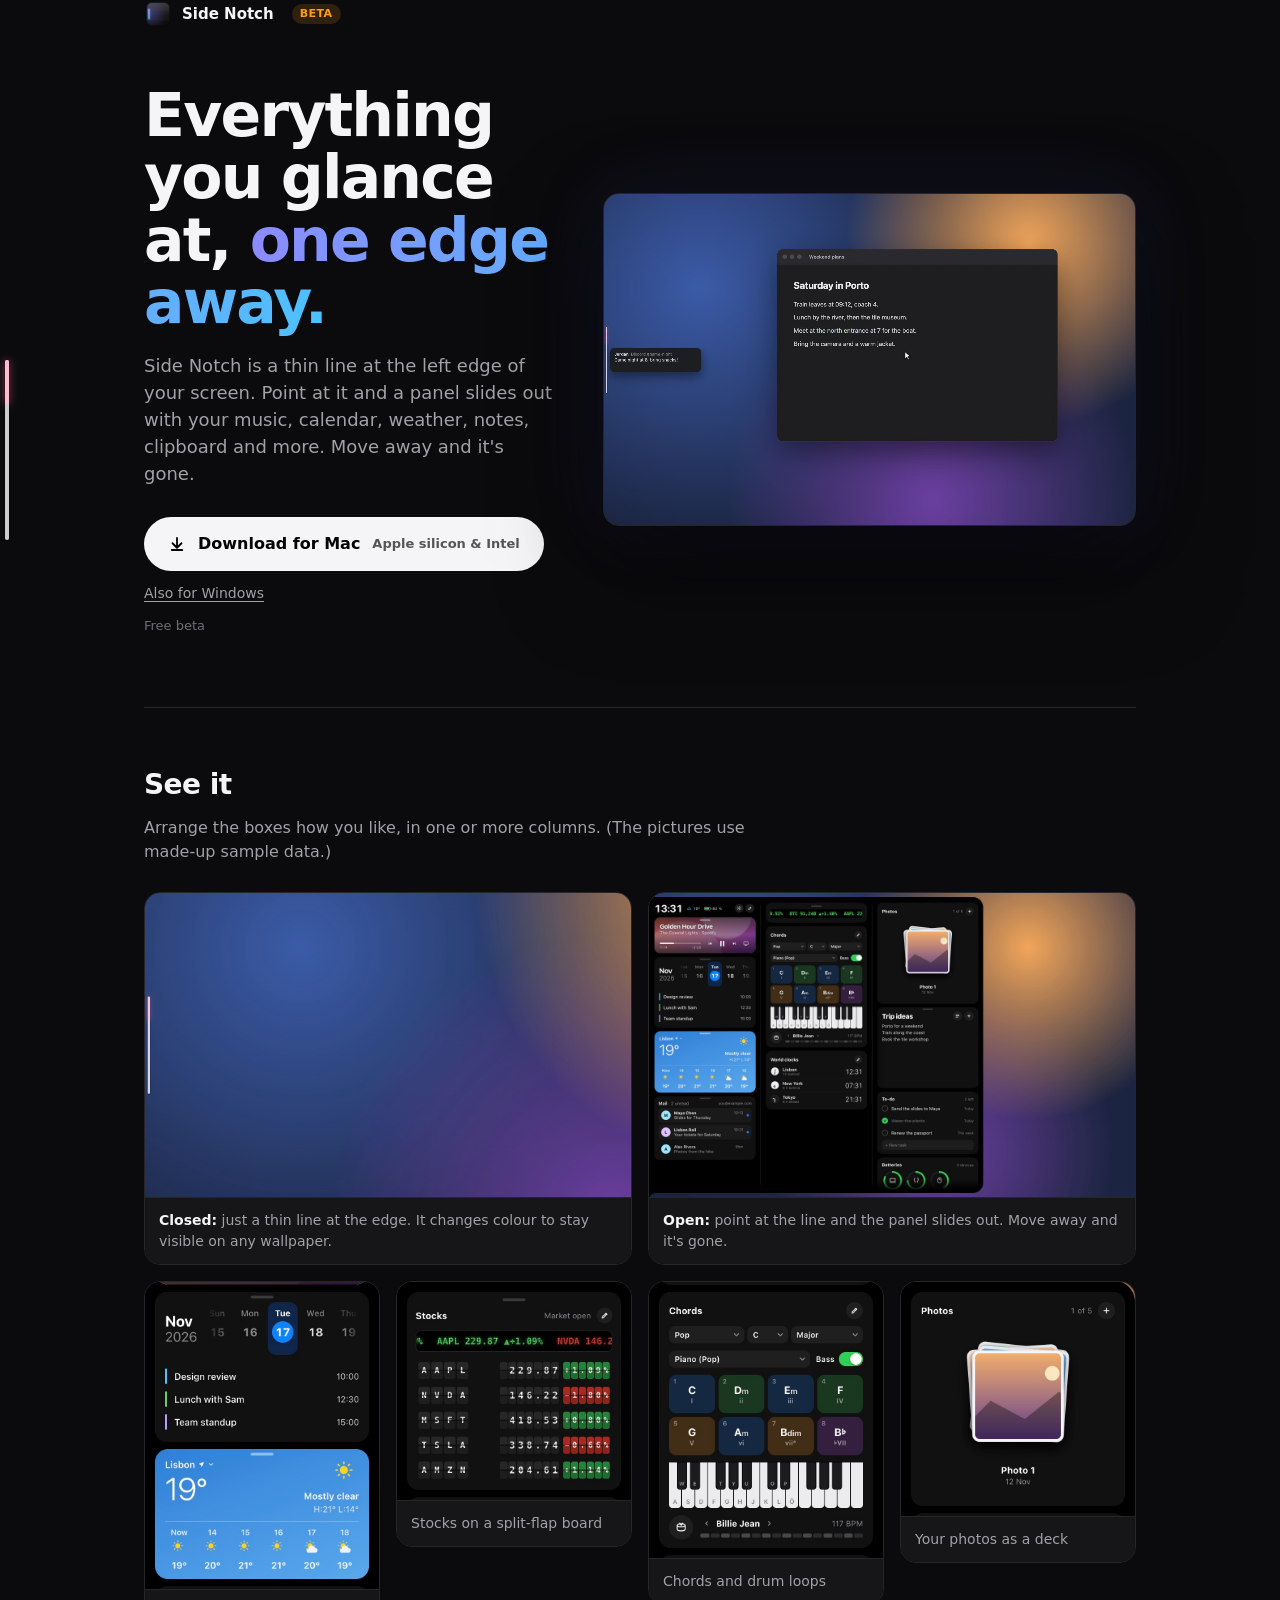
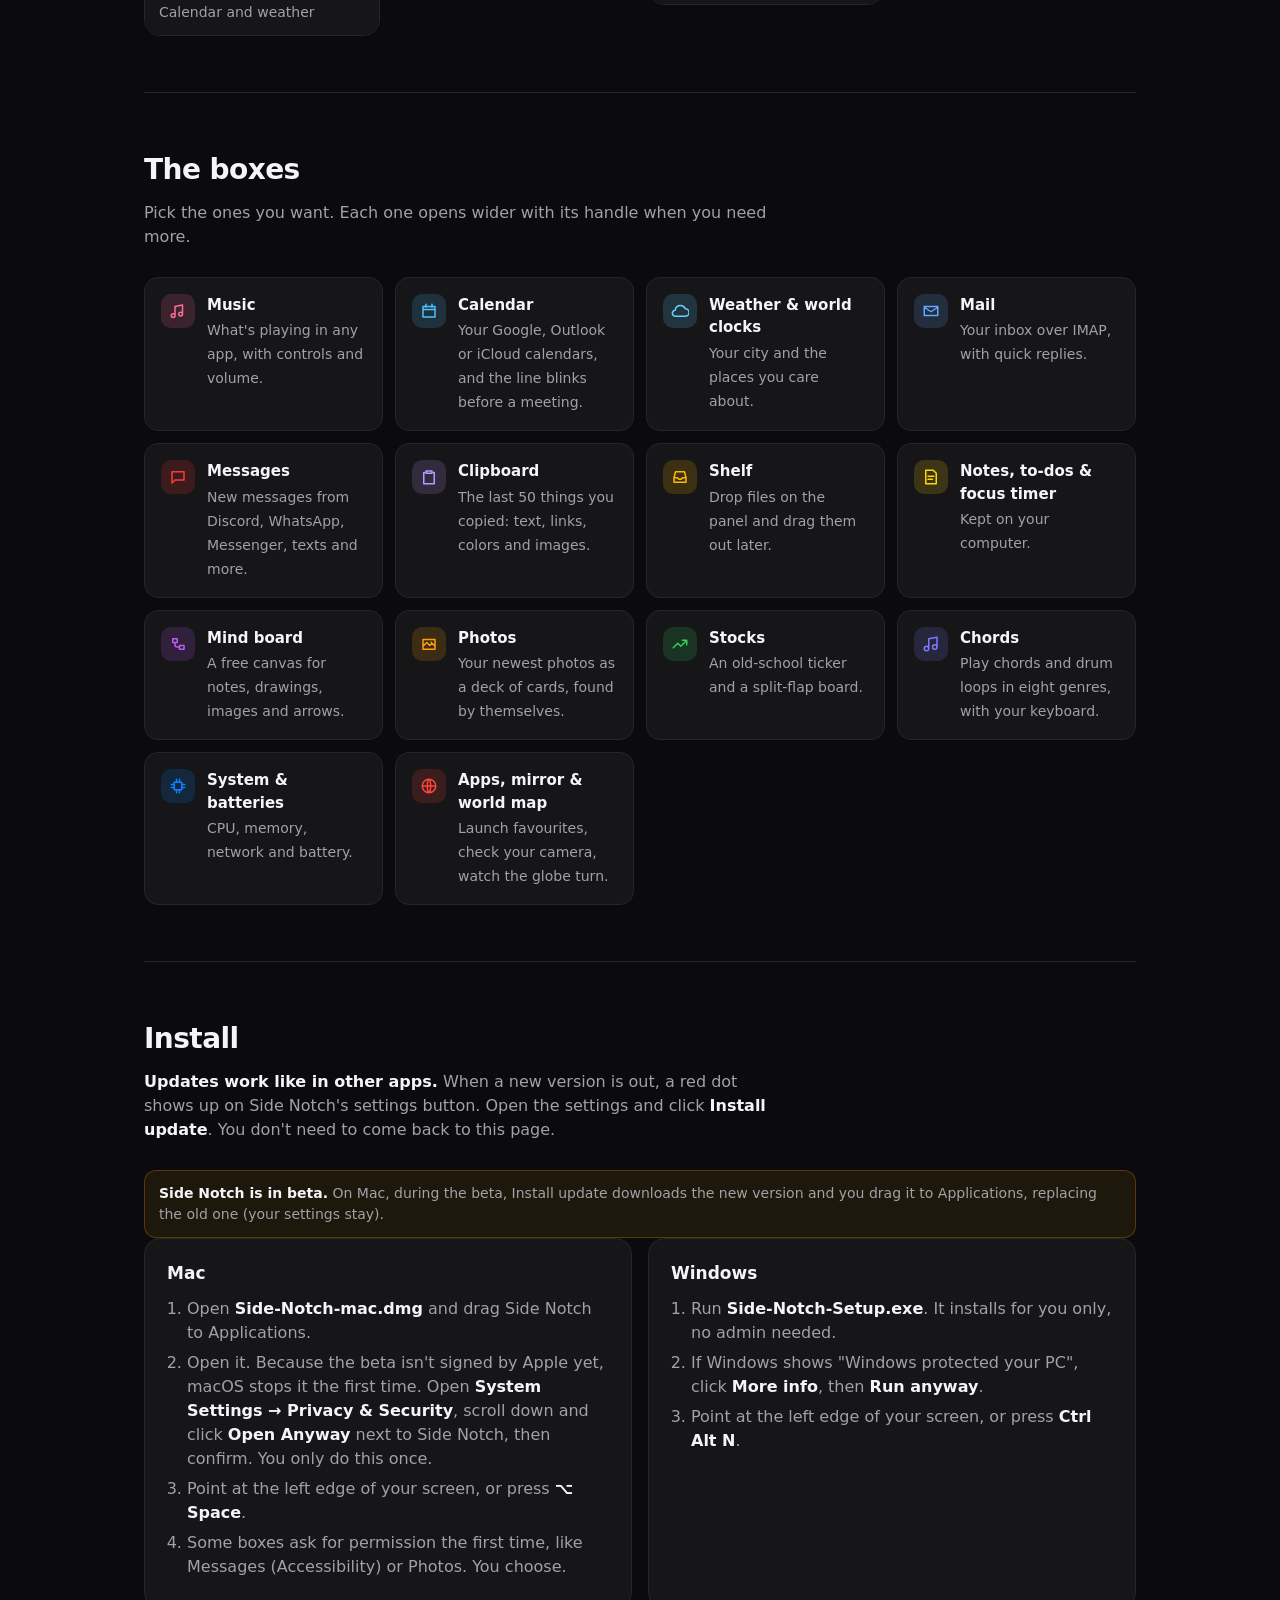
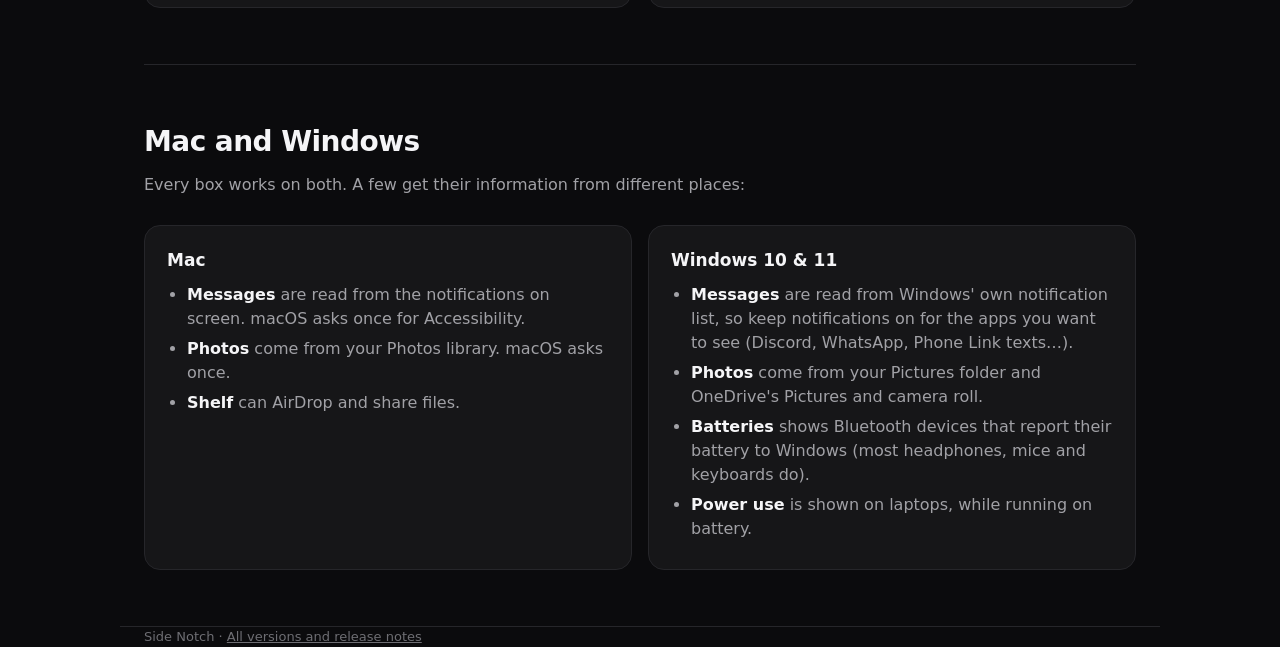
==== commit dd6a4be0: "Update the download page" ====
--- a/docs/index.html
+++ b/docs/index.html
@@ -67,11 +67,12 @@
 #live.open{pointer-events:auto}
 #lineHit{position:fixed;left:0;width:18px;z-index:61;cursor:pointer;display:none}
 #lineHit.on{display:block}
-.try{display:none;align-items:center;gap:8px;margin-top:18px;font-size:14px;color:var(--dim)}
-.try.on{display:flex}
-.try svg{color:var(--accent);flex-shrink:0;animation:nudge 1.6s ease-in-out infinite}
-@keyframes nudge{0%,100%{transform:translateX(0)}50%{transform:translateX(-5px)}}
-@media (prefers-reduced-motion:reduce){.try svg{animation:none}}
+/* the hint beside the line: fades in a moment after the live demo is ready, and goes once the line is used */
+#tryHint{position:fixed;left:22px;z-index:59;display:flex;align-items:center;gap:8px;padding:8px 12px 8px 10px;border-radius:12px;background:rgba(28,28,30,.92);border:1px solid var(--line);box-shadow:0 10px 30px rgba(0,0,0,.4);font-size:13px;font-weight:600;color:var(--text);white-space:nowrap;pointer-events:none;opacity:0;transform:translateX(-8px);transition:opacity 500ms ease,transform 500ms cubic-bezier(.2,.9,.3,1)}
+#tryHint.on{opacity:1;transform:none}
+#tryHint svg{color:var(--accent);flex-shrink:0;animation:nudge 1.6s ease-in-out infinite}
+@keyframes nudge{0%,100%{transform:translateX(0)}50%{transform:translateX(-4px)}}
+@media (prefers-reduced-motion:reduce){#tryHint svg{animation:none}#tryHint{transition:opacity 300ms ease}}
 @media (max-width:820px){.hv{grid-row:2}.duo{grid-template-columns:1fr}.closeups{grid-template-columns:1fr 1fr}.hero-shot{margin-bottom:48px}.hero{grid-template-columns:1fr;padding-top:24px;gap:24px}.icon{grid-row:1;width:180px}.shots,.two{grid-template-columns:1fr}.btn small{display:none}.btn{white-space:nowrap}}
 @media (prefers-reduced-motion:reduce){html{scroll-behavior:auto}.btn{transition:none}}
 </style>
@@ -80,6 +81,7 @@
 <!-- the live demo: the real panel with made-up sample data (live/), opened by pointing at the line -->
 <iframe id="live" title="Side Notch live demo" tabindex="-1" aria-hidden="true"></iframe>
 <span id="lineHit" aria-hidden="true"></span>
+<span id="tryHint" role="note"><svg width="16" height="16" viewBox="0 0 24 24" fill="none" stroke="currentColor" stroke-width="2.6" stroke-linecap="round" stroke-linejoin="round" aria-hidden="true"><path d="M19 12H5M11 6l-6 6 6 6"></path></svg>Point at the line to try it</span>
 <header class="wrap"><a class="brand" href="#"><img src="icon.png" alt="">Side Notch<span class="beta">BETA</span></a></header>
 <main class="wrap">
   <div class="hero">
@@ -94,7 +96,7 @@
         <a class="alt" id="secondary" href="https://github.com/minkenen/side-notch-releases/releases/latest/download/Side-Notch-Setup.exe">Also for Windows</a>
         <span class="ver" id="ver">Free beta</span>
       </div>
-      <p class="try" id="try"><svg width="18" height="18" viewBox="0 0 24 24" fill="none" stroke="currentColor" stroke-width="2.4" stroke-linecap="round" stroke-linejoin="round" aria-hidden="true"><path d="M19 12H5M11 6l-6 6 6 6"></path></svg>Try it right here: point at the line on the left edge of this page.</p>
+
     </div>
     <div class="hv">
       <video id="heroVideo" autoplay muted loop playsinline preload="auto" poster="img/hero-poster.jpg" aria-label="Side Notch in use: the pointer goes to the line at the left edge, the panel slides out with music, calendar, weather and stocks, then closes; copied text and a new message slide out of the line">
@@ -222,6 +224,8 @@
   var live = document.getElementById('live'), hit = document.getElementById('lineHit');
   var capable = window.matchMedia('(pointer: fine) and (min-width: 900px)');
   var started = false, dwell = null, isOpen = false;
+  var tip = document.getElementById('tryHint'), tipT = null, tipDone = false;
+  function hideTip() { tipDone = true; clearTimeout(tipT); tip.classList.remove('on'); }
   function start() {
     if (started || !capable.matches) return;
     started = true; live.src = 'live/index.html';
@@ -240,11 +244,14 @@
       // the panel draws its own line now; the page's stand-in steps aside
       hit.style.top = (d.line.top - 10) + 'px'; hit.style.height = (d.line.h + 20) + 'px';
       hit.classList.add('on'); live.classList.add('ready');
-      document.getElementById('try').classList.add('on');
+      // the hint sits right beside the line, vertically centred on it
+      tip.style.top = (d.line.top + d.line.h / 2 - 18) + 'px';
+      if (!tipDone && !tipT) tipT = setTimeout(function () { if (!tipDone && !isOpen) tip.classList.add('on'); }, 1800);
     }
     if ('open' in d) {
       isOpen = d.open;
       live.classList.toggle('open', isOpen); hit.classList.toggle('on', !isOpen);
+      if (isOpen) hideTip();
       if (isOpen) live.focus();
     }
   });
